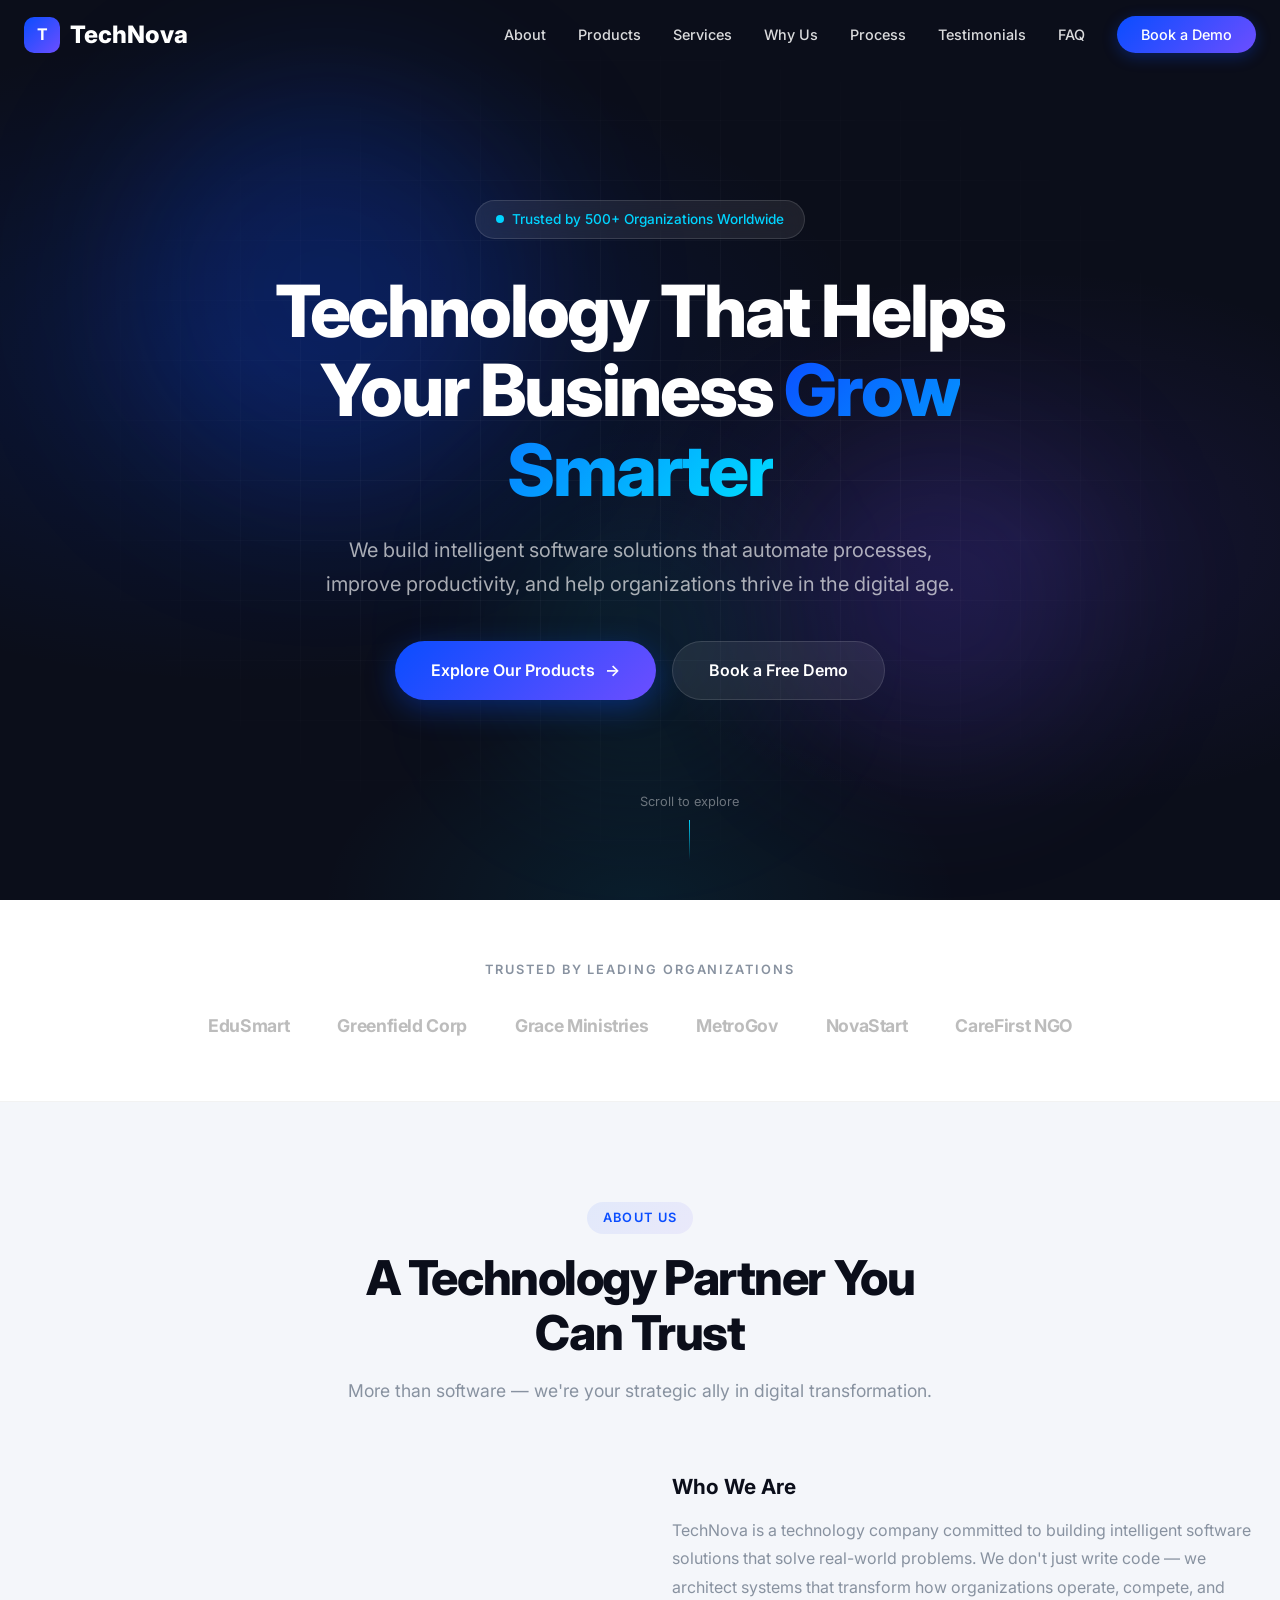
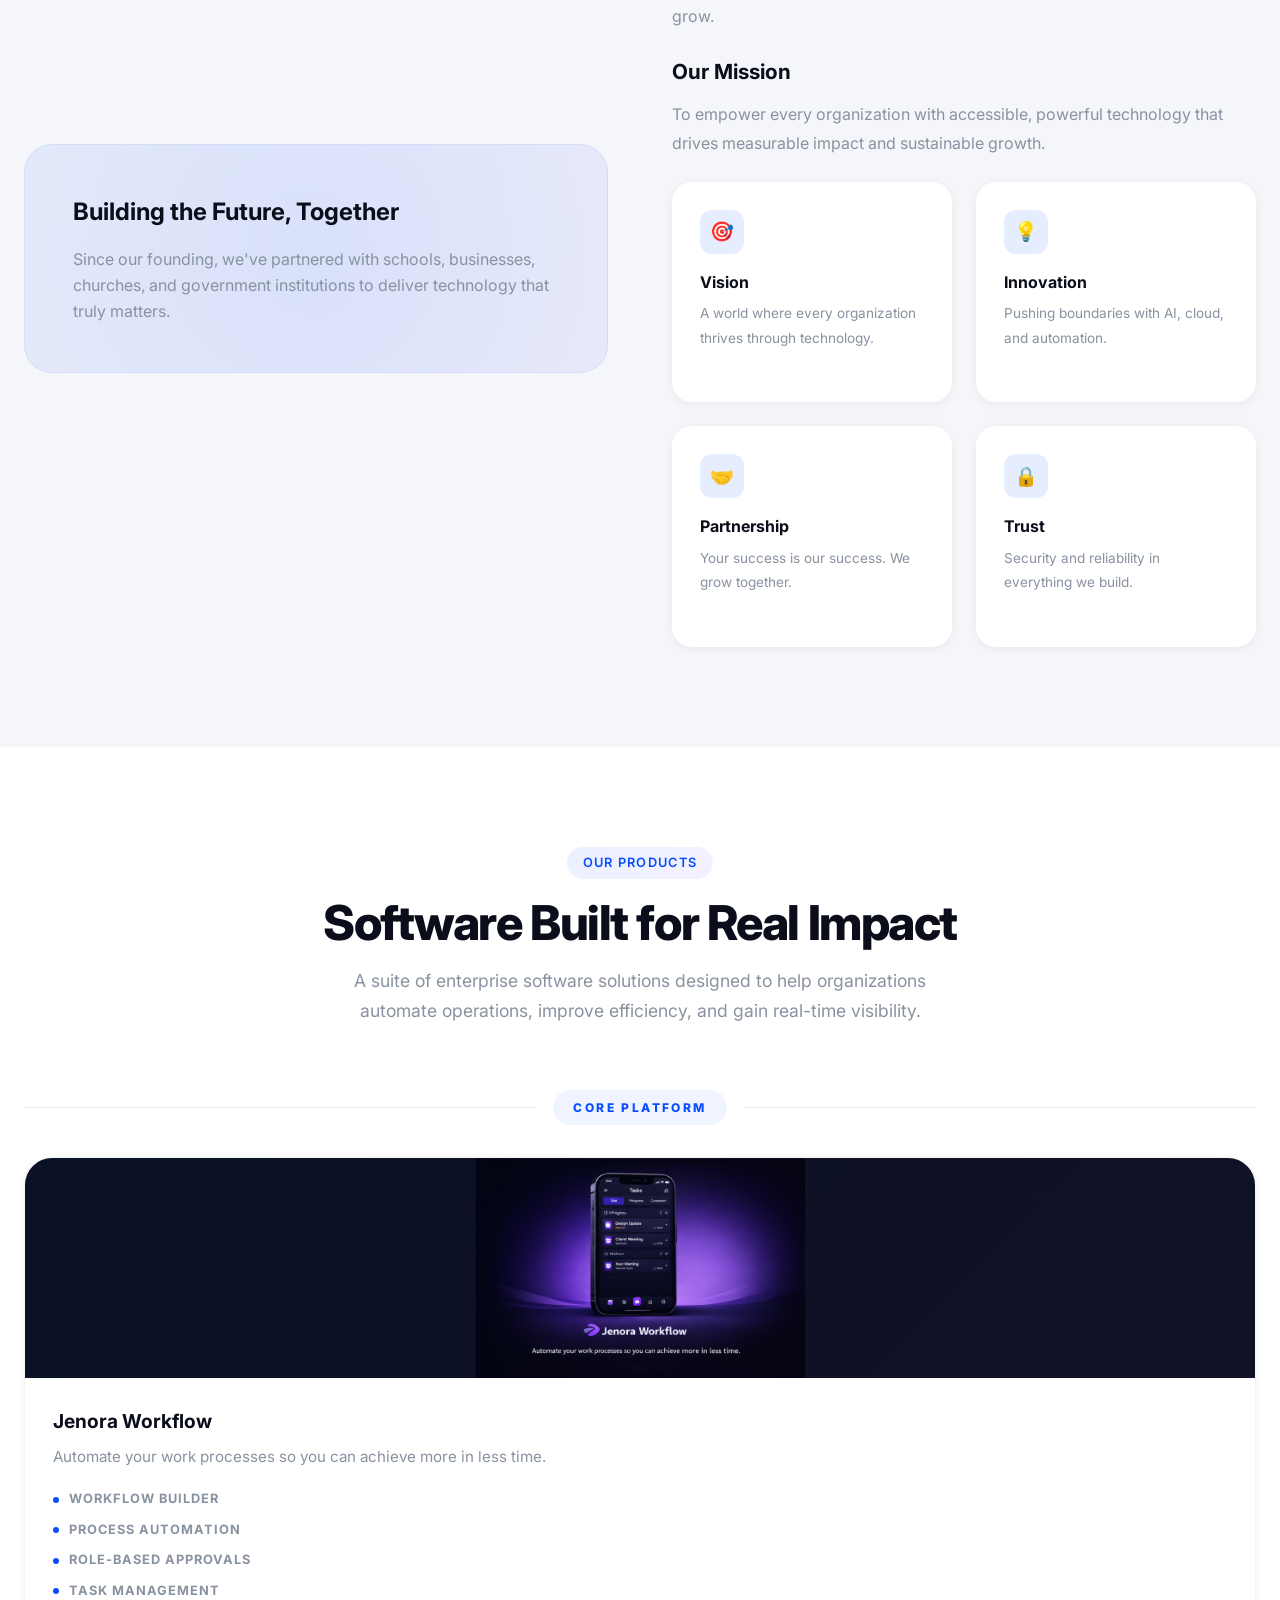
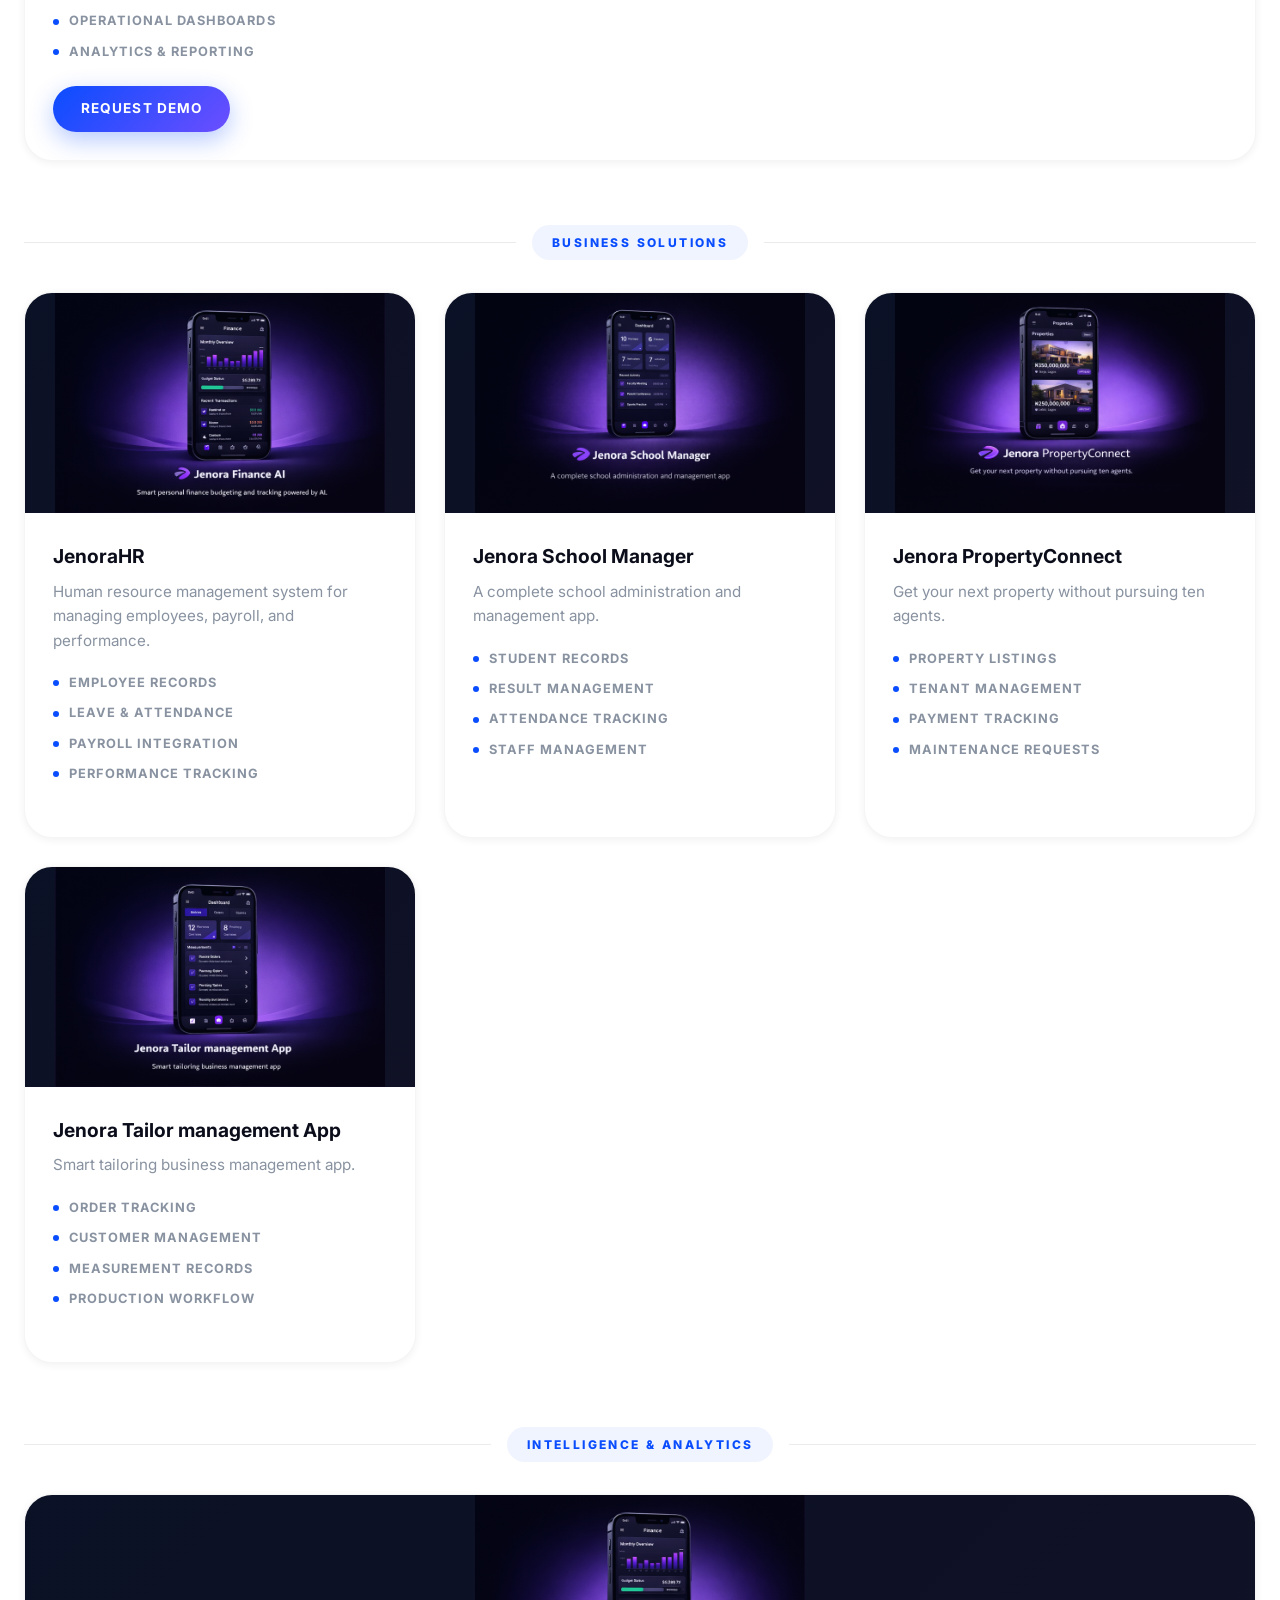
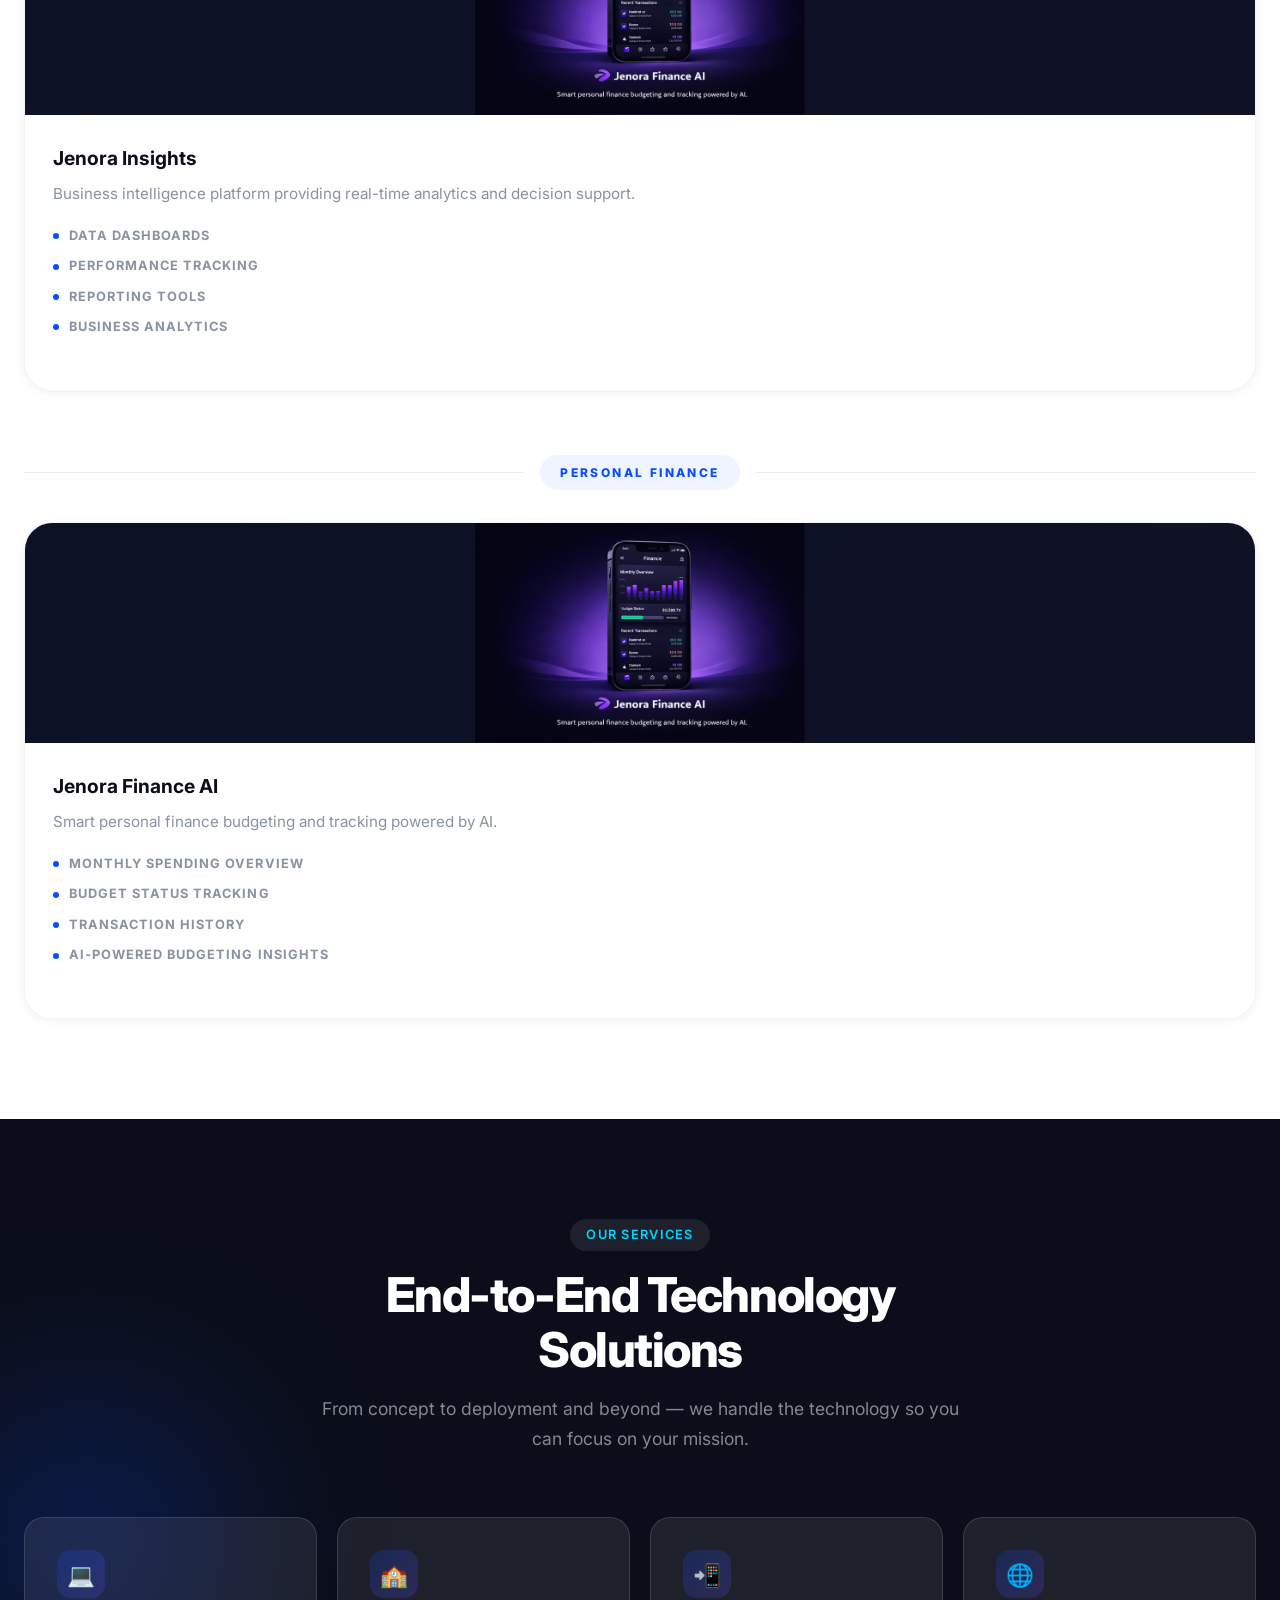
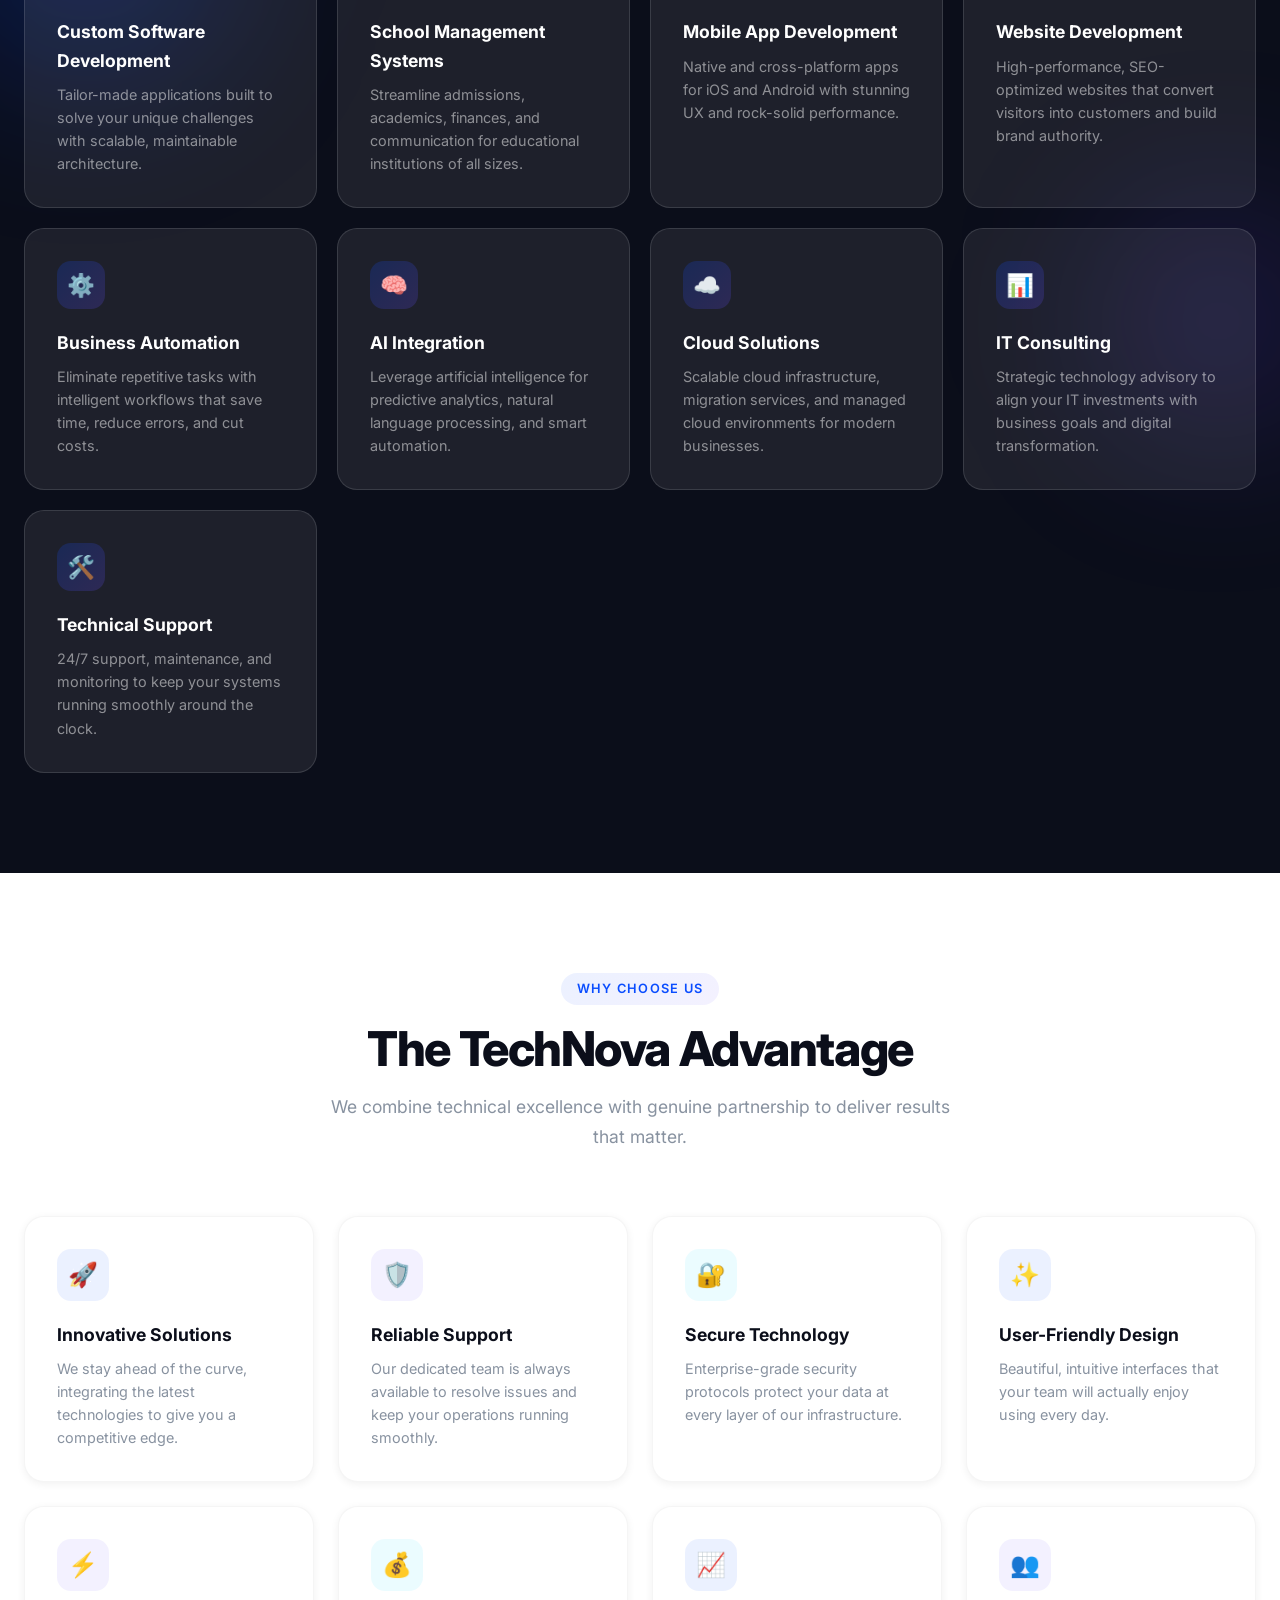
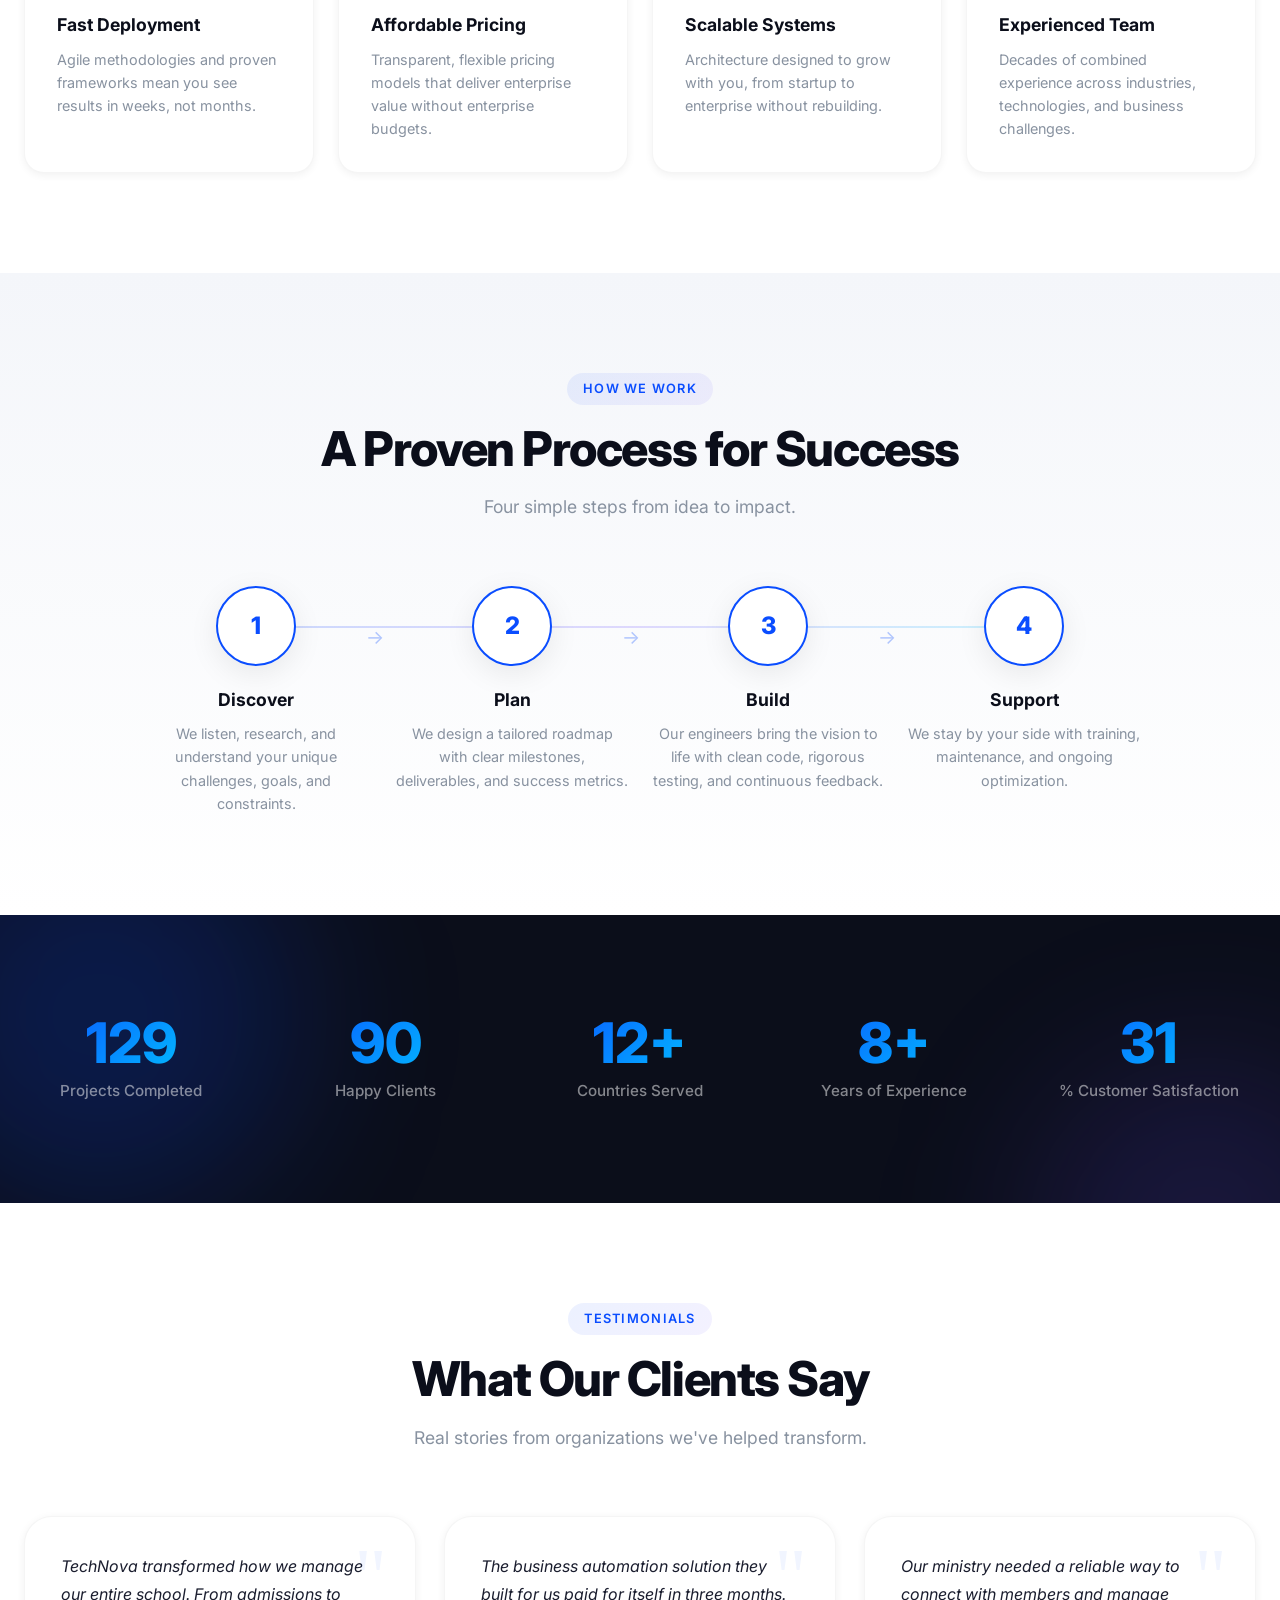
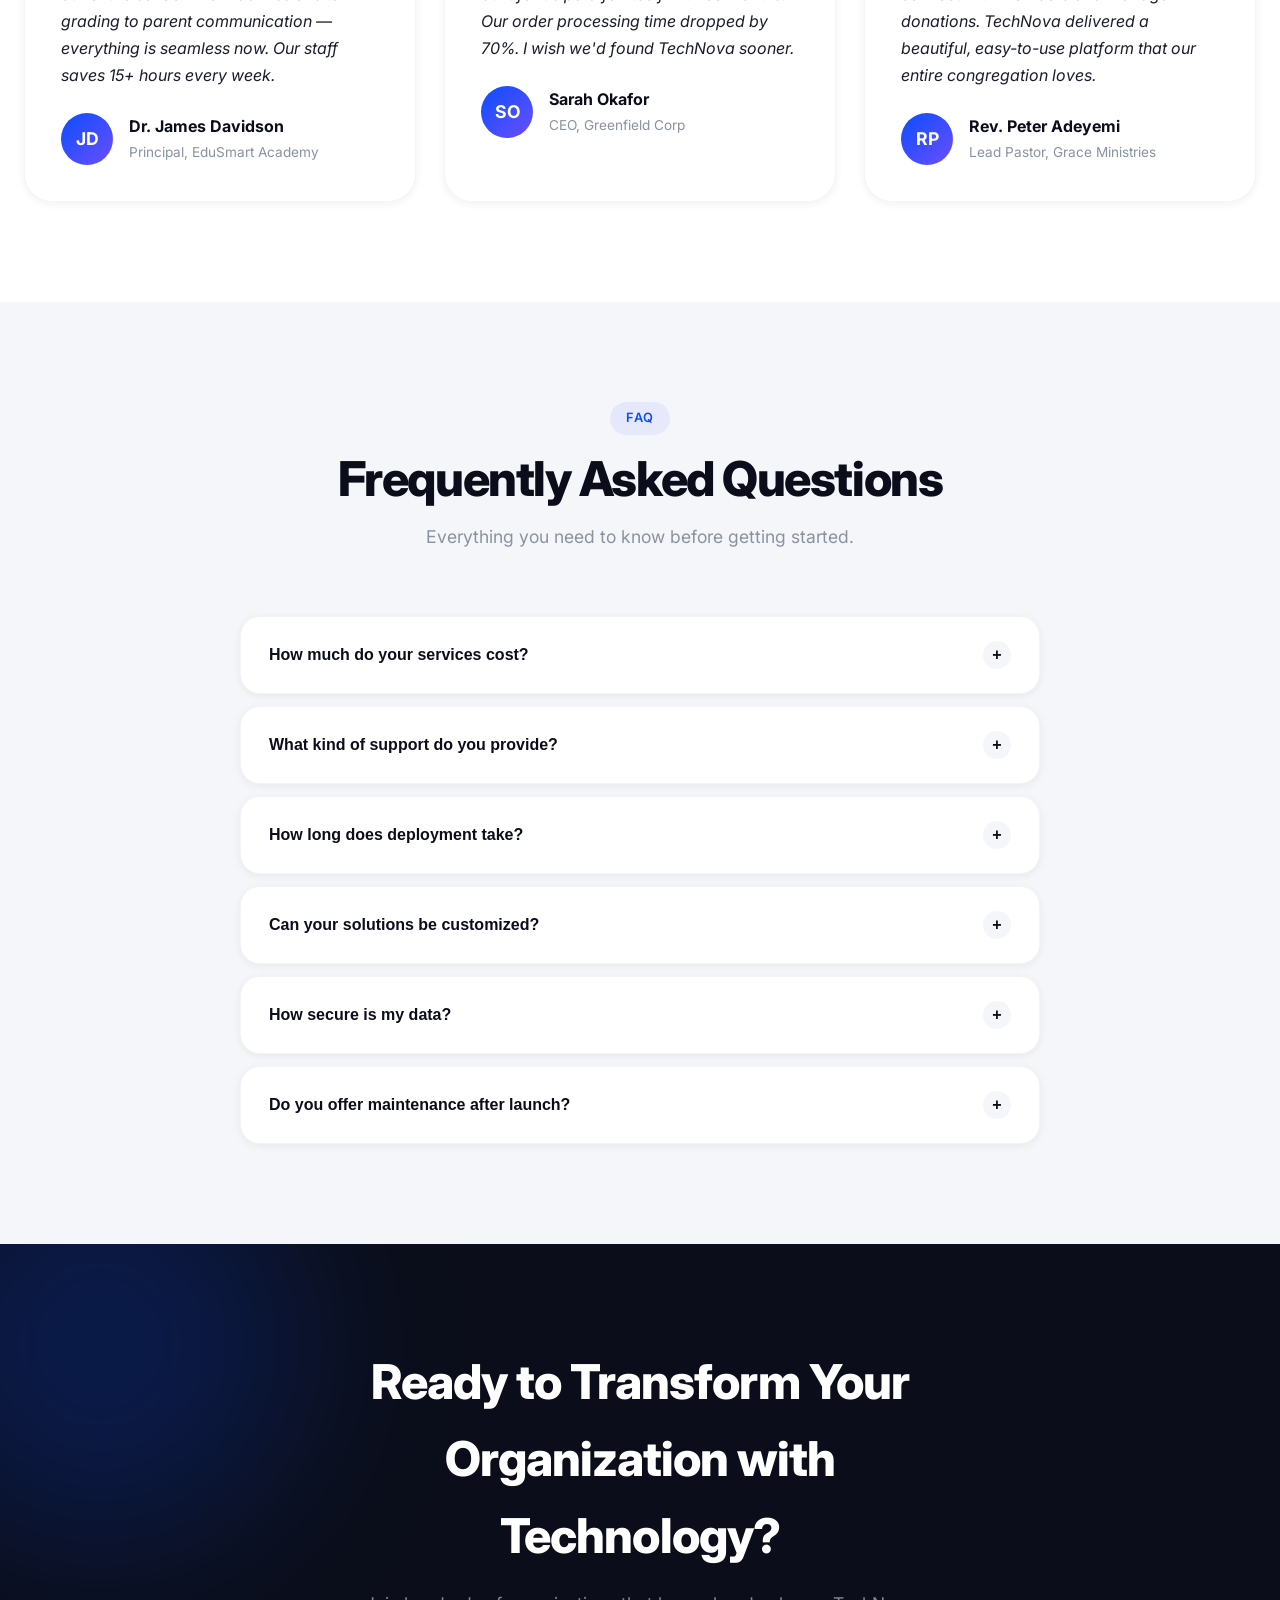
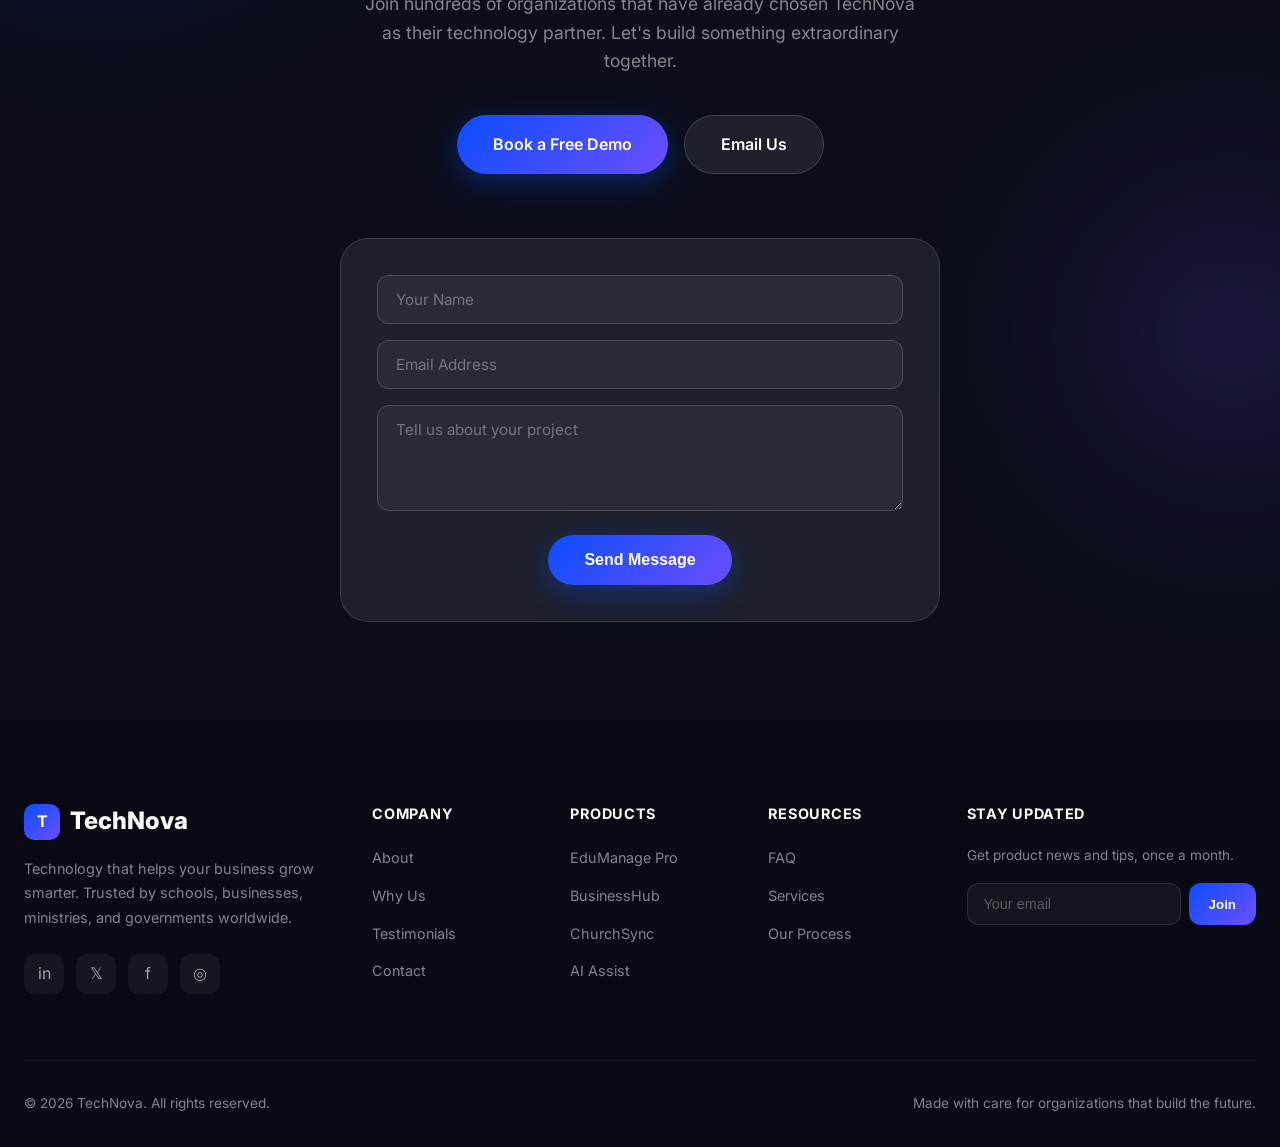
==== public/index.html @ e25afee8 "com" ====
<!DOCTYPE html>
<html lang="en">
<head>
<meta charset="UTF-8">
<meta name="viewport" content="width=device-width, initial-scale=1.0">
<title>TechNova — Technology That Helps Your Business Grow Smarter</title>
<meta name="description" content="We build intelligent software solutions that automate processes, improve productivity, and help organizations thrive in the digital age.">
<meta property="og:title" content="TechNova — Technology That Helps Your Business Grow Smarter">
<meta property="og:description" content="Intelligent software solutions for schools, businesses, churches, and government institutions.">
<meta property="og:type" content="website">
<link rel="preconnect" href="https://fonts.googleapis.com">
<link rel="preconnect" href="https://fonts.gstatic.com" crossorigin>
<link href="https://fonts.googleapis.com/css2?family=Inter:wght@300;400;500;600;700;800;900&display=swap" rel="stylesheet">
<link rel="stylesheet" href="style.css">
</head>
<body>

<!-- NAVIGATION -->
<nav class="navbar" id="navbar" role="navigation" aria-label="Main navigation">
  <div class="nav-container">
    <a href="#home" class="logo" aria-label="TechNova Home">
      <div class="logo-icon">T</div> TechNova
    </a>
    <button class="mobile-toggle" id="mobileToggle" aria-label="Toggle navigation menu" aria-expanded="false">
      <span></span><span></span><span></span>
    </button>
    <ul class="nav-links" id="navLinks">
      <li><a href="#about">About</a></li>
      <li><a href="#products">Products</a></li>
      <li><a href="#services">Services</a></li>
      <li><a href="#why">Why Us</a></li>
      <li><a href="#process">Process</a></li>
      <li><a href="#testimonials">Testimonials</a></li>
      <li><a href="#faq">FAQ</a></li>
      <li><a href="#contact" class="nav-cta">Book a Demo</a></li>
    </ul>
  </div>
</nav>

<!-- HERO -->
<section class="hero" id="home">
  <div class="hero-bg"></div>
  <div class="hero-grid"></div>
  <div class="hero-orb orb-1" aria-hidden="true"></div>
  <div class="hero-orb orb-2" aria-hidden="true"></div>
  <div class="hero-orb orb-3" aria-hidden="true"></div>
  <div class="hero-content">
    <div class="hero-badge">Trusted by 500+ Organizations Worldwide</div>
    <h1>Technology That Helps Your Business <span class="gradient-text">Grow Smarter</span></h1>
    <p class="hero-sub">We build intelligent software solutions that automate processes, improve productivity, and help organizations thrive in the digital age.</p>
    <div class="hero-cta-group">
      <a href="#products" class="btn btn-primary">Explore Our Products <span>→</span></a>
      <a href="#contact" class="btn btn-secondary">Book a Free Demo</a>
    </div>
  </div>
  <div class="hero-scroll" aria-hidden="true">
    <span>Scroll to explore</span>
    <div class="scroll-line"></div>
  </div>
</section>

<!-- TRUSTED BY -->
<section class="trusted">
  <div class="trusted-inner">
    <p class="trusted-label">Trusted by leading organizations</p>
    <div class="logos-grid">
      <span class="logo-placeholder">EduSmart</span>
      <span class="logo-placeholder">Greenfield Corp</span>
      <span class="logo-placeholder">Grace Ministries</span>
      <span class="logo-placeholder">MetroGov</span>
      <span class="logo-placeholder">NovaStart</span>
      <span class="logo-placeholder">CareFirst NGO</span>
    </div>
  </div>
</section>

<!-- ABOUT -->
<section class="about" id="about">
  <div class="container">
    <div class="section-header animate-on-scroll">
      <span class="section-tag">About Us</span>
      <h2 class="section-title">A Technology Partner You Can Trust</h2>
      <p class="section-desc">More than software — we're your strategic ally in digital transformation.</p>
    </div>
    <div class="about-grid">
      <div class="about-visual animate-on-scroll">
        <div class="glass-card">
          <h3>Building the Future, Together</h3>
          <p>Since our founding, we've partnered with schools, businesses, churches, and government institutions to deliver technology that truly matters.</p>
        </div>
      </div>
      <div class="about-text animate-on-scroll delay-1">
        <h3>Who We Are</h3>
        <p>TechNova is a technology company committed to building intelligent software solutions that solve real-world problems. We don't just write code — we architect systems that transform how organizations operate, compete, and grow.</p>
        <h3>Our Mission</h3>
        <p>To empower every organization with accessible, powerful technology that drives measurable impact and sustainable growth.</p>
        <div class="about-mission">
          <div class="mission-card">
            <div class="icon">🎯</div>
            <h4>Vision</h4>
            <p class="mission-text">A world where every organization thrives through technology.</p>
          </div>
          <div class="mission-card">
            <div class="icon">💡</div>
            <h4>Innovation</h4>
            <p class="mission-text">Pushing boundaries with AI, cloud, and automation.</p>
          </div>
          <div class="mission-card">
            <div class="icon">🤝</div>
            <h4>Partnership</h4>
            <p class="mission-text">Your success is our success. We grow together.</p>
          </div>
          <div class="mission-card">
            <div class="icon">🔒</div>
            <h4>Trust</h4>
            <p class="mission-text">Security and reliability in everything we build.</p>
          </div>
        </div>
      </div>
    </div>
  </div>
</section>

<!-- PRODUCTS -->
<section id="products">
  <div class="container">
    <div class="section-header animate-on-scroll">
      <span class="section-tag">Our Products</span>
      <h2 class="section-title">Software Built for Real Impact</h2>
      <p class="section-desc">A suite of enterprise software solutions designed to help organizations automate operations, improve efficiency, and gain real-time visibility.</p>
    </div>

    <!-- Core Platform -->
    <div class="product-category animate-on-scroll">
      <div class="category-divider">
        <span class="category-line"></span>
        <span class="category-label">Core Platform</span>
        <span class="category-line"></span>
      </div>
      <div class="products-grid">
        <div class="product-card animate-on-scroll" id="jenora-workflow">
          <div class="product-img">
            <img src="assets/products/jenora-workflow.png" alt="Jenora Workflow preview" loading="lazy"
                 onerror="this.style.display='none'; this.nextElementSibling.style.display='flex';">
            <div class="product-img-fallback">🔄</div>
          </div>
          <div class="product-info">
            <h3>Jenora Workflow</h3>
            <p>Automate your work processes so you can achieve more in less time.</p>
            <ul class="product-features">
              <li>Workflow builder</li>
              <li>Process automation</li>
              <li>Role-based approvals</li>
              <li>Task management</li>
              <li>Operational dashboards</li>
              <li>Analytics &amp; reporting</li>
            </ul>
            <a href="#contact" class="product-cta">Request Demo</a>
          </div>
        </div>
      </div>
    </div>

    <!-- Business Solutions -->
    <div class="product-category animate-on-scroll">
      <div class="category-divider">
        <span class="category-line"></span>
        <span class="category-label">Business Solutions</span>
        <span class="category-line"></span>
      </div>
      <div class="products-grid">
        <div class="product-card animate-on-scroll" id="jenorahr">
          <div class="product-img">
            <img src="assets/products/jenora-finance-ai.png" alt="JenoraHR preview" loading="lazy"
                 onerror="this.style.display='none'; this.nextElementSibling.style.display='flex';">
            <div class="product-img-fallback">👥</div>
          </div>
          <div class="product-info">
            <h3>JenoraHR</h3>
            <p>Human resource management system for managing employees, payroll, and performance.</p>
            <ul class="product-features">
              <li>Employee records</li>
              <li>Leave &amp; attendance</li>
              <li>Payroll integration</li>
              <li>Performance tracking</li>
            </ul>
          </div>
        </div>
        <div class="product-card animate-on-scroll delay-1" id="jenora-school-manager">
          <div class="product-img">
            <img src="assets/products/jenora-school-manager.png" alt="Jenora School Manager preview" loading="lazy"
                 onerror="this.style.display='none'; this.nextElementSibling.style.display='flex';">
            <div class="product-img-fallback">🏫</div>
          </div>
          <div class="product-info">
            <h3>Jenora School Manager</h3>
            <p>A complete school administration and management app.</p>
            <ul class="product-features">
              <li>Student records</li>
              <li>Result management</li>
              <li>Attendance tracking</li>
              <li>Staff management</li>
            </ul>
          </div>
        </div>
        <div class="product-card animate-on-scroll delay-2" id="jenora-propertyconnect">
          <div class="product-img">
            <img src="assets/products/jenora-propertyconnect.png" alt="Jenora PropertyConnect preview" loading="lazy"
                 onerror="this.style.display='none'; this.nextElementSibling.style.display='flex';">
            <div class="product-img-fallback">🏢</div>
          </div>
          <div class="product-info">
            <h3>Jenora PropertyConnect</h3>
            <p>Get your next property without pursuing ten agents.</p>
            <ul class="product-features">
              <li>Property listings</li>
              <li>Tenant management</li>
              <li>Payment tracking</li>
              <li>Maintenance requests</li>
            </ul>
          </div>
        </div>
        <div class="product-card animate-on-scroll delay-3" id="jenora-tailor-management-app">
          <div class="product-img">
            <img src="assets/products/jenora-tailor-management-app.png" alt="Jenora Tailor management App preview" loading="lazy"
                 onerror="this.style.display='none'; this.nextElementSibling.style.display='flex';">
            <div class="product-img-fallback">🧵</div>
          </div>
          <div class="product-info">
            <h3>Jenora Tailor management App</h3>
            <p>Smart tailoring business management app.</p>
            <ul class="product-features">
              <li>Order tracking</li>
              <li>Customer management</li>
              <li>Measurement records</li>
              <li>Production workflow</li>
            </ul>
          </div>
        </div>
      </div>
    </div>

    <!-- Intelligence & Analytics -->
    <div class="product-category animate-on-scroll">
      <div class="category-divider">
        <span class="category-line"></span>
        <span class="category-label">Intelligence &amp; Analytics</span>
        <span class="category-line"></span>
      </div>
      <div class="products-grid">
        <div class="product-card animate-on-scroll" id="jenora-insights">
          <div class="product-img">
            <img src="assets/products/jenora-finance-ai.png" alt="Jenora Insights preview" loading="lazy"
                 onerror="this.style.display='none'; this.nextElementSibling.style.display='flex';">
            <div class="product-img-fallback">📊</div>
          </div>
          <div class="product-info">
            <h3>Jenora Insights</h3>
            <p>Business intelligence platform providing real-time analytics and decision support.</p>
            <ul class="product-features">
              <li>Data dashboards</li>
              <li>Performance tracking</li>
              <li>Reporting tools</li>
              <li>Business analytics</li>
            </ul>
          </div>
        </div>
      </div>
    </div>

    <!-- Personal Finance -->
    <div class="product-category animate-on-scroll">
      <div class="category-divider">
        <span class="category-line"></span>
        <span class="category-label">Personal Finance</span>
        <span class="category-line"></span>
      </div>
      <div class="products-grid">
        <div class="product-card animate-on-scroll" id="jenora-finance-ai">
          <div class="product-img">
            <img src="assets/products/jenora-finance-ai.png" alt="Jenora Finance AI preview" loading="lazy"
                 onerror="this.style.display='none'; this.nextElementSibling.style.display='flex';">
            <div class="product-img-fallback">💰</div>
          </div>
          <div class="product-info">
            <h3>Jenora Finance AI</h3>
            <p>Smart personal finance budgeting and tracking powered by AI.</p>
            <ul class="product-features">
              <li>Monthly spending overview</li>
              <li>Budget status tracking</li>
              <li>Transaction history</li>
              <li>AI-powered budgeting insights</li>
            </ul>
          </div>
        </div>
      </div>
    </div>
  </div>
</section>

<!-- SERVICES -->
<section class="services" id="services">
  <div class="hero-orb orb-1 orb-services-1" aria-hidden="true"></div>
  <div class="hero-orb orb-2 orb-services-2" aria-hidden="true"></div>
  <div class="container container-front">
    <div class="section-header animate-on-scroll">
      <span class="section-tag">Our Services</span>
      <h2 class="section-title">End-to-End Technology Solutions</h2>
      <p class="section-desc">From concept to deployment and beyond — we handle the technology so you can focus on your mission.</p>
    </div>
    <div class="services-grid">
      <div class="service-card animate-on-scroll">
        <div class="service-icon">💻</div>
        <h3>Custom Software Development</h3>
        <p>Tailor-made applications built to solve your unique challenges with scalable, maintainable architecture.</p>
      </div>
      <div class="service-card animate-on-scroll delay-1">
        <div class="service-icon">🏫</div>
        <h3>School Management Systems</h3>
        <p>Streamline admissions, academics, finances, and communication for educational institutions of all sizes.</p>
      </div>
      <div class="service-card animate-on-scroll delay-2">
        <div class="service-icon">📲</div>
        <h3>Mobile App Development</h3>
        <p>Native and cross-platform apps for iOS and Android with stunning UX and rock-solid performance.</p>
      </div>
      <div class="service-card animate-on-scroll delay-3">
        <div class="service-icon">🌐</div>
        <h3>Website Development</h3>
        <p>High-performance, SEO-optimized websites that convert visitors into customers and build brand authority.</p>
      </div>
      <div class="service-card animate-on-scroll">
        <div class="service-icon">⚙️</div>
        <h3>Business Automation</h3>
        <p>Eliminate repetitive tasks with intelligent workflows that save time, reduce errors, and cut costs.</p>
      </div>
      <div class="service-card animate-on-scroll delay-1">
        <div class="service-icon">🧠</div>
        <h3>AI Integration</h3>
        <p>Leverage artificial intelligence for predictive analytics, natural language processing, and smart automation.</p>
      </div>
      <div class="service-card animate-on-scroll delay-2">
        <div class="service-icon">☁️</div>
        <h3>Cloud Solutions</h3>
        <p>Scalable cloud infrastructure, migration services, and managed cloud environments for modern businesses.</p>
      </div>
      <div class="service-card animate-on-scroll delay-3">
        <div class="service-icon">📊</div>
        <h3>IT Consulting</h3>
        <p>Strategic technology advisory to align your IT investments with business goals and digital transformation.</p>
      </div>
      <div class="service-card animate-on-scroll">
        <div class="service-icon">🛠️</div>
        <h3>Technical Support</h3>
        <p>24/7 support, maintenance, and monitoring to keep your systems running smoothly around the clock.</p>
      </div>
    </div>
  </div>
</section>

<!-- WHY CHOOSE US -->
<section id="why">
  <div class="container">
    <div class="section-header animate-on-scroll">
      <span class="section-tag">Why Choose Us</span>
      <h2 class="section-title">The TechNova Advantage</h2>
      <p class="section-desc">We combine technical excellence with genuine partnership to deliver results that matter.</p>
    </div>
    <div class="why-grid">
      <div class="why-card animate-on-scroll">
        <div class="why-icon why-icon-1">🚀</div>
        <h3>Innovative Solutions</h3>
        <p>We stay ahead of the curve, integrating the latest technologies to give you a competitive edge.</p>
      </div>
      <div class="why-card animate-on-scroll delay-1">
        <div class="why-icon why-icon-2">🛡️</div>
        <h3>Reliable Support</h3>
        <p>Our dedicated team is always available to resolve issues and keep your operations running smoothly.</p>
      </div>
      <div class="why-card animate-on-scroll delay-2">
        <div class="why-icon why-icon-3">🔐</div>
        <h3>Secure Technology</h3>
        <p>Enterprise-grade security protocols protect your data at every layer of our infrastructure.</p>
      </div>
      <div class="why-card animate-on-scroll delay-3">
        <div class="why-icon why-icon-1">✨</div>
        <h3>User-Friendly Design</h3>
        <p>Beautiful, intuitive interfaces that your team will actually enjoy using every day.</p>
      </div>
      <div class="why-card animate-on-scroll">
        <div class="why-icon why-icon-2">⚡</div>
        <h3>Fast Deployment</h3>
        <p>Agile methodologies and proven frameworks mean you see results in weeks, not months.</p>
      </div>
      <div class="why-card animate-on-scroll delay-1">
        <div class="why-icon why-icon-3">💰</div>
        <h3>Affordable Pricing</h3>
        <p>Transparent, flexible pricing models that deliver enterprise value without enterprise budgets.</p>
      </div>
      <div class="why-card animate-on-scroll delay-2">
        <div class="why-icon why-icon-1">📈</div>
        <h3>Scalable Systems</h3>
        <p>Architecture designed to grow with you, from startup to enterprise without rebuilding.</p>
      </div>
      <div class="why-card animate-on-scroll delay-3">
        <div class="why-icon why-icon-2">👥</div>
        <h3>Experienced Team</h3>
        <p>Decades of combined experience across industries, technologies, and business challenges.</p>
      </div>
    </div>
  </div>
</section>

<!-- HOW WE WORK -->
<section class="how" id="process">
  <div class="container">
    <div class="section-header animate-on-scroll">
      <span class="section-tag">How We Work</span>
      <h2 class="section-title">A Proven Process for Success</h2>
      <p class="section-desc">Four simple steps from idea to impact.</p>
    </div>
    <div class="process-flow">
      <div class="process-step animate-on-scroll">
        <div class="step-number">1</div>
        <h3>Discover</h3>
        <p>We listen, research, and understand your unique challenges, goals, and constraints.</p>
        <div class="step-arrow">→</div>
      </div>
      <div class="process-step animate-on-scroll delay-1">
        <div class="step-number">2</div>
        <h3>Plan</h3>
        <p>We design a tailored roadmap with clear milestones, deliverables, and success metrics.</p>
        <div class="step-arrow">→</div>
      </div>
      <div class="process-step animate-on-scroll delay-2">
        <div class="step-number">3</div>
        <h3>Build</h3>
        <p>Our engineers bring the vision to life with clean code, rigorous testing, and continuous feedback.</p>
        <div class="step-arrow">→</div>
      </div>
      <div class="process-step animate-on-scroll delay-3">
        <div class="step-number">4</div>
        <h3>Support</h3>
        <p>We stay by your side with training, maintenance, and ongoing optimization.</p>
      </div>
    </div>
  </div>
</section>

<!-- STATS -->
<section class="stats">
  <div class="hero-orb orb-1 orb-stats-1" aria-hidden="true"></div>
  <div class="hero-orb orb-2 orb-stats-2" aria-hidden="true"></div>
  <div class="container container-front">
    <div class="stats-grid">
      <div class="stat-item animate-on-scroll">
        <div class="stat-number" data-target="500">0</div>
        <div class="stat-label">Projects Completed</div>
      </div>
      <div class="stat-item animate-on-scroll delay-1">
        <div class="stat-number" data-target="350">0</div>
        <div class="stat-label">Happy Clients</div>
      </div>
      <div class="stat-item animate-on-scroll delay-2">
        <div class="stat-number" data-target="12">0</div>
        <div class="stat-label">Countries Served</div>
      </div>
      <div class="stat-item animate-on-scroll delay-3">
        <div class="stat-number" data-target="8">0</div>
        <div class="stat-label">Years of Experience</div>
      </div>
      <div class="stat-item animate-on-scroll">
        <div class="stat-number" data-target="98">0</div>
        <div class="stat-label">% Customer Satisfaction</div>
      </div>
    </div>
  </div>
</section>

<!-- TESTIMONIALS -->
<section id="testimonials">
  <div class="container">
    <div class="section-header animate-on-scroll">
      <span class="section-tag">Testimonials</span>
      <h2 class="section-title">What Our Clients Say</h2>
      <p class="section-desc">Real stories from organizations we've helped transform.</p>
    </div>
    <div class="testimonials-grid">
      <div class="testimonial-card animate-on-scroll">
        <p class="testimonial-text">TechNova transformed how we manage our entire school. From admissions to grading to parent communication — everything is seamless now. Our staff saves 15+ hours every week.</p>
        <div class="testimonial-author">
          <div class="author-avatar">JD</div>
          <div class="author-info">
            <h4>Dr. James Davidson</h4>
            <span>Principal, EduSmart Academy</span>
          </div>
        </div>
      </div>
      <div class="testimonial-card animate-on-scroll delay-1">
        <p class="testimonial-text">The business automation solution they built for us paid for itself in three months. Our order processing time dropped by 70%. I wish we'd found TechNova sooner.</p>
        <div class="testimonial-author">
          <div class="author-avatar">SO</div>
          <div class="author-info">
            <h4>Sarah Okafor</h4>
            <span>CEO, Greenfield Corp</span>
          </div>
        </div>
      </div>
      <div class="testimonial-card animate-on-scroll delay-2">
        <p class="testimonial-text">Our ministry needed a reliable way to connect with members and manage donations. TechNova delivered a beautiful, easy-to-use platform that our entire congregation loves.</p>
        <div class="testimonial-author">
          <div class="author-avatar">RP</div>
          <div class="author-info">
            <h4>Rev. Peter Adeyemi</h4>
            <span>Lead Pastor, Grace Ministries</span>
          </div>
        </div>
      </div>
    </div>
  </div>
</section>

<!-- FAQ -->
<section class="faq" id="faq">
  <div class="container">
    <div class="section-header animate-on-scroll">
      <span class="section-tag">FAQ</span>
      <h2 class="section-title">Frequently Asked Questions</h2>
      <p class="section-desc">Everything you need to know before getting started.</p>
    </div>
    <div class="faq-list">
      <div class="faq-item animate-on-scroll">
        <button class="faq-question" aria-expanded="false">
          How much do your services cost?
          <span class="faq-icon">+</span>
        </button>
        <div class="faq-answer">
          <p>We offer flexible pricing tailored to your project scope and budget. From affordable starter packages for small businesses to comprehensive enterprise solutions, we ensure transparent pricing with no hidden fees. Contact us for a free quote.</p>
        </div>
      </div>
      <div class="faq-item animate-on-scroll delay-1">
        <button class="faq-question" aria-expanded="false">
          What kind of support do you provide?
          <span class="faq-icon">+</span>
        </button>
        <div class="faq-answer">
          <p>We provide 24/7 technical support, regular maintenance, security updates, and dedicated account managers. Our team is always available via phone, email, and live chat to ensure your systems run flawlessly.</p>
        </div>
      </div>
      <div class="faq-item animate-on-scroll delay-2">
        <button class="faq-question" aria-expanded="false">
          How long does deployment take?
          <span class="faq-icon">+</span>
        </button>
        <div class="faq-answer">
          <p>Most projects are deployed within 4–8 weeks depending on complexity. We use agile methodologies to deliver working features incrementally, so you see progress from week one. Rush deployments are available for urgent needs.</p>
        </div>
      </div>
      <div class="faq-item animate-on-scroll delay-3">
        <button class="faq-question" aria-expanded="false">
          Can your solutions be customized?
          <span class="faq-icon">+</span>
        </button>
        <div class="faq-answer">
          <p>Absolutely. Every solution we build is tailored to your specific workflows, branding, and requirements. We never force a one-size-fits-all approach — your software should work the way you do.</p>
        </div>
      </div>
      <div class="faq-item animate-on-scroll">
        <button class="faq-question" aria-expanded="false">
          How secure is my data?
          <span class="faq-icon">+</span>
        </button>
        <div class="faq-answer">
          <p>Security is our top priority. We implement end-to-end encryption, regular security audits, role-based access controls, and compliance with industry standards like GDPR. Your data is always protected.</p>
        </div>
      </div>
      <div class="faq-item animate-on-scroll delay-1">
        <button class="faq-question" aria-expanded="false">
          Do you offer maintenance after launch?
          <span class="faq-icon">+</span>
        </button>
        <div class="faq-answer">
          <p>Yes, we offer comprehensive maintenance packages that include bug fixes, performance optimization, feature updates, and dedicated support channels. We believe in long-term partnerships, not one-off projects.</p>
        </div>
      </div>
    </div>
  </div>
</section>

<!-- FINAL CTA -->
<section class="final-cta" id="contact">
  <div class="hero-orb orb-1 orb-cta-1" aria-hidden="true"></div>
  <div class="hero-orb orb-2 orb-cta-2" aria-hidden="true"></div>
  <div class="container container-front">
    <div class="section-header animate-on-scroll">
      <h2>Ready to Transform Your Organization with Technology?</h2>
      <p>Join hundreds of organizations that have already chosen TechNova as their technology partner. Let's build something extraordinary together.</p>
      <div class="hero-cta-group">
        <a href="#" class="btn btn-primary" id="ctaDemoBtn">Book a Free Demo</a>
        <a href="mailto:hello@technova.com" class="btn btn-secondary">Email Us</a>
      </div>
    </div>

    <form class="contact-form animate-on-scroll delay-1" id="contactForm">
      <input type="text" name="name" placeholder="Your Name" required>
      <input type="email" name="email" placeholder="Email Address" required>
      <textarea name="message" rows="4" placeholder="Tell us about your project"></textarea>
      <button type="submit" class="btn btn-primary">Send Message</button>
    </form>
  </div>
</section>

<!-- FOOTER -->
<footer class="footer">
  <div class="container">
    <div class="footer-grid">
      <div class="footer-brand">
        <a href="#home" class="logo">
          <div class="logo-icon">T</div> TechNova
        </a>
        <p>Technology that helps your business grow smarter. Trusted by schools, businesses, ministries, and governments worldwide.</p>
        <div class="social-links">
          <a href="#" aria-label="LinkedIn">in</a>
          <a href="#" aria-label="Twitter">𝕏</a>
          <a href="#" aria-label="Facebook">f</a>
          <a href="#" aria-label="Instagram">◎</a>
        </div>
      </div>
      <div class="footer-col">
        <h4>Company</h4>
        <ul>
          <li><a href="#about">About</a></li>
          <li><a href="#why">Why Us</a></li>
          <li><a href="#testimonials">Testimonials</a></li>
          <li><a href="#contact">Contact</a></li>
        </ul>
      </div>
      <div class="footer-col">
        <h4>Products</h4>
        <ul>
          <li><a href="#products">EduManage Pro</a></li>
          <li><a href="#products">BusinessHub</a></li>
          <li><a href="#products">ChurchSync</a></li>
          <li><a href="#products">AI Assist</a></li>
        </ul>
      </div>
      <div class="footer-col">
        <h4>Resources</h4>
        <ul>
          <li><a href="#faq">FAQ</a></li>
          <li><a href="#services">Services</a></li>
          <li><a href="#process">Our Process</a></li>
        </ul>
      </div>
      <div class="footer-col footer-newsletter">
        <h4>Stay Updated</h4>
        <p class="newsletter-desc">Get product news and tips, once a month.</p>
        <form class="newsletter-form">
          <input type="email" placeholder="Your email" required>
          <button type="submit">Join</button>
        </form>
      </div>
    </div>
    <div class="footer-bottom">
      <span>© 2026 TechNova. All rights reserved.</span>
      <span>Made with care for organizations that build the future.</span>
    </div>
  </div>
</footer>

<script src="script.js"></script>
</body>
</html>
---- public/style.css ----
/* =========================================================
   TECHNOVA LANDING PAGE — STYLES
========================================================= */

:root{
  --deep-blue:#0A4DFF;
  --purple:#6C4EFF;
  --cyan:#00D4FF;

  --white:#FFFFFF;
  --light-gray:#F4F6FA;
  --medium-gray:#8892A0;
  --dark-gray:#1A1D2E;
  --near-black:#0B0E1A;

  --glass-bg:rgba(255,255,255,0.08);
  --glass-border:rgba(255,255,255,0.12);

  --shadow-sm:0 2px 8px rgba(0,0,0,0.06);
  --shadow-md:0 8px 30px rgba(0,0,0,0.08);
  --shadow-lg:0 20px 60px rgba(0,0,0,0.12);

  --radius-sm:12px;
  --radius-md:20px;
  --radius-lg:28px;
}

*{ margin:0; padding:0; box-sizing:border-box; }
html{ scroll-behavior:smooth; }

body{
  font-family:'Inter', -apple-system, BlinkMacSystemFont, 'Segoe UI', Roboto, sans-serif;
  background:var(--white);
  color:var(--dark-gray);
  line-height:1.6;
  overflow-x:hidden;
  -webkit-font-smoothing:antialiased;
}

img{ max-width:100%; display:block; }

:focus-visible{
  outline:2px solid var(--deep-blue);
  outline-offset:2px;
}

/* ==================== ANIMATIONS ==================== */
@keyframes float{
  0%,100%{ transform:translateY(0px); }
  50%{ transform:translateY(-20px); }
}
@keyframes floatSlow{
  0%,100%{ transform:translateY(0px) rotate(0deg); }
  50%{ transform:translateY(-30px) rotate(3deg); }
}
@keyframes pulseGlow{
  0%,100%{ opacity:.4; transform:scale(1); }
  50%{ opacity:.7; transform:scale(1.05); }
}
@keyframes gradientShift{
  0%{ background-position:0% 50%; }
  50%{ background-position:100% 50%; }
  100%{ background-position:0% 50%; }
}
@keyframes fadeInUp{
  from{ opacity:0; transform:translateY(40px); }
  to{ opacity:1; transform:translateY(0); }
}

.animate-on-scroll{
  opacity:0;
  transform:translateY(40px);
  transition:opacity .8s cubic-bezier(.16,1,.3,1), transform .8s cubic-bezier(.16,1,.3,1);
}
.animate-on-scroll.visible{ opacity:1; transform:translateY(0); }
.delay-1{ transition-delay:.1s; }
.delay-2{ transition-delay:.2s; }
.delay-3{ transition-delay:.3s; }

@media (prefers-reduced-motion: reduce){
  *, *::before, *::after{
    animation-duration:.01ms !important;
    animation-iteration-count:1 !important;
    transition-duration:.01ms !important;
  }
}

/* ==================== LAYOUT HELPERS ==================== */
.container{ max-width:1280px; margin:0 auto; padding:0 24px; }
.container-front{ position:relative; z-index:2; }
section{ padding:100px 0; }

.section-header{ text-align:center; max-width:640px; margin:0 auto 64px; }
.section-tag{
  display:inline-block; padding:6px 16px;
  background:linear-gradient(135deg, rgba(10,77,255,.08), rgba(108,78,255,.08));
  border-radius:50px; color:var(--deep-blue);
  font-size:.8rem; font-weight:600; text-transform:uppercase; letter-spacing:.1em;
  margin-bottom:16px;
}
.section-title{
  font-size:clamp(2rem,4vw,3rem); font-weight:800;
  color:var(--near-black); line-height:1.15; letter-spacing:-0.03em; margin-bottom:16px;
}
.section-desc{ font-size:1.1rem; color:var(--medium-gray); line-height:1.7; }

/* ==================== NAVBAR ==================== */
.navbar{
  position:fixed; top:0; left:0; right:0; z-index:1000;
  padding:16px 0; transition:all .4s ease; background:transparent;
}
.navbar.scrolled{
  background:rgba(255,255,255,.85);
  backdrop-filter:blur(20px) saturate(180%);
  -webkit-backdrop-filter:blur(20px) saturate(180%);
  box-shadow:var(--shadow-sm);
  padding:12px 0;
}
.nav-container{
  max-width:1280px; margin:0 auto; padding:0 24px;
  display:flex; align-items:center; justify-content:space-between;
}
.logo{
  font-size:1.5rem; font-weight:800; color:var(--white); text-decoration:none;
  display:flex; align-items:center; gap:10px; transition:color .3s;
}
.navbar.scrolled .logo{ color:var(--deep-blue); }
.logo-icon{
  width:36px; height:36px;
  background:linear-gradient(135deg, var(--deep-blue), var(--purple));
  border-radius:10px; display:flex; align-items:center; justify-content:center;
  color:white; font-weight:700; font-size:1rem;
}
.nav-links{ display:flex; gap:32px; list-style:none; align-items:center; }
.nav-links a{
  text-decoration:none; color:rgba(255,255,255,.85); font-size:.9rem; font-weight:500;
  transition:color .3s; position:relative;
}
.navbar.scrolled .nav-links a{ color:var(--dark-gray); }
.nav-links a::after{
  content:''; position:absolute; bottom:-4px; left:0; width:0; height:2px;
  background:linear-gradient(90deg, var(--deep-blue), var(--cyan)); transition:width .3s ease;
}
.nav-links a:hover::after{ width:100%; }
.navbar.scrolled .nav-links a::after{ background:linear-gradient(90deg, var(--deep-blue), var(--cyan)); }
.nav-cta{
  background:linear-gradient(135deg, var(--deep-blue), var(--purple));
  color:white !important; padding:10px 24px; border-radius:50px; font-weight:600;
  transition:all .3s ease; box-shadow:0 4px 15px rgba(10,77,255,.3);
}
.nav-cta:hover{ transform:translateY(-2px); box-shadow:0 8px 25px rgba(10,77,255,.4); }
.nav-cta::after{ display:none !important; }

.mobile-toggle{ display:none; background:none; border:none; cursor:pointer; padding:8px; }
.mobile-toggle span{
  display:block; width:24px; height:2px; background:white; margin:5px 0;
  transition:.3s; border-radius:2px;
}
.navbar.scrolled .mobile-toggle span{ background:var(--dark-gray); }

/* ==================== HERO ==================== */
.hero{
  position:relative; min-height:100vh; display:flex; align-items:center; justify-content:center;
  overflow:hidden; background:var(--near-black);
}
.hero-bg{
  position:absolute; inset:0;
  background:
    radial-gradient(ellipse 80% 60% at 20% 40%, rgba(10,77,255,.15) 0%, transparent 60%),
    radial-gradient(ellipse 60% 50% at 80% 60%, rgba(108,78,255,.12) 0%, transparent 60%),
    radial-gradient(ellipse 50% 40% at 50% 100%, rgba(0,212,255,.08) 0%, transparent 50%),
    var(--near-black);
}
.hero-grid{
  position:absolute; inset:0;
  background-image:
    linear-gradient(rgba(255,255,255,.03) 1px, transparent 1px),
    linear-gradient(90deg, rgba(255,255,255,.03) 1px, transparent 1px);
  background-size:60px 60px;
  mask-image:radial-gradient(ellipse 70% 70% at 50% 50%, black 30%, transparent 70%);
  -webkit-mask-image:radial-gradient(ellipse 70% 70% at 50% 50%, black 30%, transparent 70%);
}
.hero-orb{ position:absolute; border-radius:50%; filter:blur(80px); pointer-events:none; }
.orb-1{ width:400px; height:400px; background:rgba(10,77,255,.2); top:10%; left:10%; animation:floatSlow 8s ease-in-out infinite; }
.orb-2{ width:300px; height:300px; background:rgba(108,78,255,.15); top:50%; right:15%; animation:floatSlow 10s ease-in-out infinite reverse; }
.orb-3{ width:250px; height:250px; background:rgba(0,212,255,.1); bottom:15%; left:40%; animation:floatSlow 12s ease-in-out infinite; }

.orb-services-1{ width:300px; height:300px; top:20%; left:-5%; }
.orb-services-2{ width:250px; height:250px; bottom:10%; right:-5%; }
.orb-stats-1{ width:400px; height:400px; top:-100px; left:-100px; }
.orb-stats-2{ width:350px; height:350px; bottom:-100px; right:-100px; }
.orb-cta-1{ top:-100px; left:-100px; }
.orb-cta-2{ bottom:-100px; right:-100px; }

.hero-content{ position:relative; z-index:2; text-align:center; max-width:900px; padding:0 24px; }
.hero-badge{
  display:inline-flex; align-items:center; gap:8px; padding:8px 20px;
  background:var(--glass-bg); border:1px solid var(--glass-border); border-radius:50px;
  color:var(--cyan); font-size:.85rem; font-weight:500; margin-bottom:32px;
  backdrop-filter:blur(10px); animation:fadeInUp .8s ease-out .2s both;
}
.hero-badge::before{
  content:''; width:8px; height:8px; background:var(--cyan); border-radius:50%;
  animation:pulseGlow 2s ease-in-out infinite;
}
.hero h1{
  font-size:clamp(2.5rem, 6vw, 4.5rem); font-weight:800; line-height:1.1; color:white;
  margin-bottom:24px; letter-spacing:-0.03em; animation:fadeInUp .8s ease-out .4s both;
}
.hero h1 .gradient-text{
  background:linear-gradient(135deg, var(--deep-blue), var(--cyan), var(--purple));
  background-size:200% auto; -webkit-background-clip:text; -webkit-text-fill-color:transparent;
  background-clip:text; animation:gradientShift 4s ease infinite;
}
.hero-sub{
  font-size:clamp(1rem, 2vw, 1.25rem); color:rgba(255,255,255,.65); max-width:640px;
  margin:0 auto 40px; line-height:1.7; animation:fadeInUp .8s ease-out .6s both;
}
.hero-cta-group{
  margin-top:8px; display:flex; gap:16px; justify-content:center; flex-wrap:wrap;
  animation:fadeInUp .8s ease-out .8s both;
}
.btn{
  display:inline-flex; align-items:center; gap:10px; padding:16px 36px; border-radius:50px;
  font-size:1rem; font-weight:600; text-decoration:none; transition:all .3s cubic-bezier(.16,1,.3,1);
  cursor:pointer; border:none; position:relative; overflow:hidden;
}
.btn-primary{
  background:linear-gradient(135deg, var(--deep-blue), var(--purple)); color:white;
  box-shadow:0 8px 30px rgba(10,77,255,.35);
}
.btn-primary:hover{ transform:translateY(-3px); box-shadow:0 12px 40px rgba(10,77,255,.45); }
.btn-secondary{
  background:var(--glass-bg); color:white; border:1px solid var(--glass-border);
  backdrop-filter:blur(10px);
}
.btn-secondary:hover{ background:rgba(255,255,255,.15); transform:translateY(-3px); }

.hero-scroll{
  position:absolute; bottom:40px; left:50%; transform:translateX(-50%);
  display:flex; flex-direction:column; align-items:center; gap:8px;
  color:rgba(255,255,255,.4); font-size:.8rem; animation:fadeInUp 1s ease-out 1.2s both;
}
.scroll-line{ width:1px; height:40px; background:linear-gradient(to bottom, var(--cyan), transparent); animation:float 2s ease-in-out infinite; }

/* ==================== TRUSTED ==================== */
.trusted{ padding:60px 0; background:var(--white); border-bottom:1px solid rgba(0,0,0,.05); }
.trusted-inner{ max-width:1280px; margin:0 auto; padding:0 24px; text-align:center; }
.trusted-label{
  font-size:.8rem; font-weight:600; color:var(--medium-gray); text-transform:uppercase;
  letter-spacing:.15em; margin-bottom:32px;
}
.logos-grid{ display:flex; justify-content:center; align-items:center; gap:48px; flex-wrap:wrap; }
.logo-placeholder{
  font-size:1.1rem; font-weight:700; color:var(--medium-gray); letter-spacing:-0.02em;
  transition:all .3s; filter:grayscale(100%); opacity:.6;
}
.logo-placeholder:hover{ opacity:1; filter:grayscale(0%); color:var(--deep-blue); }

/* ==================== ABOUT ==================== */
.about{ background:var(--light-gray); }
.about-grid{ display:grid; grid-template-columns:1fr 1fr; gap:64px; align-items:center; }
.about-visual .glass-card{
  background:linear-gradient(135deg, rgba(10,77,255,.05), rgba(108,78,255,.05));
  border:1px solid rgba(10,77,255,.1); border-radius:var(--radius-lg); padding:48px;
  position:relative; overflow:hidden;
}
.about-visual .glass-card::before{
  content:''; position:absolute; top:-50%; left:-50%; width:200%; height:200%;
  background:radial-gradient(circle, rgba(10,77,255,.08) 0%, transparent 70%);
  animation:pulseGlow 6s ease-in-out infinite;
}
.about-visual h3{ font-size:1.5rem; font-weight:700; color:var(--near-black); margin-bottom:16px; position:relative; }
.about-visual p{ color:var(--medium-gray); position:relative; }
.about-text h3{ font-size:1.3rem; font-weight:700; color:var(--near-black); margin-bottom:12px; }
.about-text p{ color:var(--medium-gray); margin-bottom:24px; line-height:1.8; }
.about-mission{ display:grid; grid-template-columns:1fr 1fr; gap:24px; margin-top:8px; }
.mission-card{
  background:white; border-radius:var(--radius-md); padding:28px; box-shadow:var(--shadow-sm);
  transition:all .3s ease;
}
.mission-card:hover{ transform:translateY(-4px); box-shadow:var(--shadow-md); }
.mission-card .icon{
  width:44px; height:44px; border-radius:12px; display:flex; align-items:center; justify-content:center;
  margin-bottom:16px; font-size:1.2rem; background:rgba(10,77,255,.1);
}
.mission-card h4{ font-size:1rem; font-weight:700; color:var(--near-black); margin-bottom:6px; }
.mission-text{ font-size:.85rem; color:var(--medium-gray); }

/* ==================== PRODUCTS ==================== */
.product-category{ margin-bottom:64px; }
.product-category:last-child{ margin-bottom:0; }
.category-divider{ display:flex; align-items:center; gap:16px; margin-bottom:32px; }
.category-line{ height:1px; flex:1; background:rgba(0,0,0,.08); }
.category-label{
  font-size:.75rem; font-weight:800; text-transform:uppercase; letter-spacing:.2em;
  color:var(--deep-blue); background:rgba(10,77,255,.06); padding:8px 20px; border-radius:50px;
  white-space:nowrap;
}
.products-grid{ display:grid; grid-template-columns:repeat(auto-fit, minmax(300px,1fr)); gap:28px; }
.product-card{
  background:white; border-radius:var(--radius-lg); overflow:hidden; box-shadow:var(--shadow-sm);
  transition:all .4s cubic-bezier(.16,1,.3,1); border:1px solid rgba(0,0,0,.04); position:relative;
  display:flex; flex-direction:column;
}
.product-card::before{
  content:''; position:absolute; top:0; left:0; right:0; height:4px;
  background:linear-gradient(90deg, var(--deep-blue), var(--purple), var(--cyan));
  opacity:0; transition:opacity .3s; z-index:1;
}
.product-card:hover::before{ opacity:1; }
.product-card:hover{ transform:translateY(-8px); box-shadow:var(--shadow-lg); }
.product-img{
  height:220px; background:var(--near-black);
  display:flex; align-items:center; justify-content:center; font-size:3rem; position:relative; overflow:hidden;
}
.product-img::after{
  content:''; position:absolute; inset:0;
  background:linear-gradient(135deg, rgba(10,77,255,.05), rgba(108,78,255,.05)); pointer-events:none;
}
.product-img img{ width:100%; height:100%; object-fit:contain; position:relative; z-index:0; }
.product-img-fallback{
  display:none; align-items:center; justify-content:center; width:100%; height:100%;
  position:absolute; inset:0; font-size:3rem;
}
.product-info{ padding:28px; display:flex; flex-direction:column; flex:1; }
.product-info h3{ font-size:1.2rem; font-weight:700; color:var(--near-black); margin-bottom:8px; }
.product-info p{ color:var(--medium-gray); font-size:.95rem; margin-bottom:20px; line-height:1.6; }
.product-features{
  list-style:none; display:flex; flex-direction:column; gap:10px; margin-bottom:24px; flex:1;
}
.product-features li{
  font-size:.8rem; font-weight:700; text-transform:uppercase; letter-spacing:.08em;
  color:var(--medium-gray); display:flex; align-items:center; gap:10px;
}
.product-features li::before{
  content:''; width:6px; height:6px; border-radius:50%; background:var(--deep-blue); flex-shrink:0;
}
.product-link{
  display:inline-flex; align-items:center; gap:6px; color:var(--deep-blue); font-weight:600;
  font-size:.9rem; text-decoration:none; transition:gap .3s;
}
.product-link:hover{ gap:12px; }
.product-cta{
  align-self:flex-start; display:inline-flex; align-items:center; padding:12px 28px; border-radius:50px;
  background:linear-gradient(135deg, var(--deep-blue), var(--purple)); color:white; font-weight:700;
  font-size:.85rem; text-transform:uppercase; letter-spacing:.08em; text-decoration:none;
  box-shadow:0 8px 24px rgba(10,77,255,.3); transition:all .3s ease;
}
.product-cta:hover{ transform:translateY(-2px); box-shadow:0 12px 30px rgba(10,77,255,.4); }

/* ==================== SERVICES ==================== */
.services{ background:var(--near-black); position:relative; overflow:hidden; }
.services .section-title{ color:white; }
.services .section-desc{ color:rgba(255,255,255,.5); }
.services .section-tag{ background:rgba(255,255,255,.08); color:var(--cyan); }
.services-grid{ display:grid; grid-template-columns:repeat(auto-fit, minmax(260px,1fr)); gap:20px; }
.service-card{
  background:var(--glass-bg); border:1px solid var(--glass-border); border-radius:var(--radius-md);
  padding:32px; transition:all .4s ease; position:relative; overflow:hidden;
}
.service-card::before{
  content:''; position:absolute; inset:0;
  background:linear-gradient(135deg, rgba(10,77,255,.1), rgba(108,78,255,.1));
  opacity:0; transition:opacity .4s;
}
.service-card:hover::before{ opacity:1; }
.service-card:hover{ transform:translateY(-4px); border-color:rgba(10,77,255,.3); }
.service-card > *{ position:relative; z-index:1; }
.service-icon{
  width:48px; height:48px; border-radius:14px; display:flex; align-items:center; justify-content:center;
  font-size:1.4rem; margin-bottom:20px; background:linear-gradient(135deg, rgba(10,77,255,.2), rgba(108,78,255,.2));
}
.service-card h3{ font-size:1.1rem; font-weight:700; color:white; margin-bottom:8px; }
.service-card p{ color:rgba(255,255,255,.5); font-size:.9rem; line-height:1.6; }

/* ==================== WHY ==================== */
.why-grid{ display:grid; grid-template-columns:repeat(auto-fit, minmax(260px,1fr)); gap:24px; }
.why-card{
  background:white; border-radius:var(--radius-md); padding:32px; box-shadow:var(--shadow-sm);
  border:1px solid rgba(0,0,0,.04); transition:all .4s ease; position:relative; overflow:hidden;
}
.why-card::after{
  content:''; position:absolute; bottom:0; left:0; width:0; height:3px;
  background:linear-gradient(90deg, var(--deep-blue), var(--cyan)); transition:width .4s ease;
}
.why-card:hover::after{ width:100%; }
.why-card:hover{ transform:translateY(-4px); box-shadow:var(--shadow-md); }
.why-icon{
  width:52px; height:52px; border-radius:14px; display:flex; align-items:center; justify-content:center;
  font-size:1.5rem; margin-bottom:20px;
}
.why-icon-1{ background:rgba(10,77,255,.08); }
.why-icon-2{ background:rgba(108,78,255,.08); }
.why-icon-3{ background:rgba(0,212,255,.08); }
.why-card h3{ font-size:1.1rem; font-weight:700; color:var(--near-black); margin-bottom:8px; }
.why-card p{ color:var(--medium-gray); font-size:.9rem; line-height:1.6; }

/* ==================== PROCESS ==================== */
.how{ background:linear-gradient(180deg, var(--light-gray) 0%, white 100%); }
.process-flow{
  display:flex; justify-content:space-between; align-items:flex-start; gap:24px;
  position:relative; max-width:1000px; margin:0 auto;
}
.process-flow::before{
  content:''; position:absolute; top:40px; left:80px; right:80px; height:2px;
  background:linear-gradient(90deg, var(--deep-blue), var(--purple), var(--cyan)); opacity:.2; z-index:0;
}
.process-step{ flex:1; text-align:center; position:relative; z-index:1; }
.step-number{
  width:80px; height:80px; border-radius:50%; background:white; border:2px solid var(--deep-blue);
  display:flex; align-items:center; justify-content:center; font-size:1.5rem; font-weight:800;
  color:var(--deep-blue); margin:0 auto 20px; box-shadow:var(--shadow-md); transition:all .4s ease;
}
.process-step:hover .step-number{
  background:linear-gradient(135deg, var(--deep-blue), var(--purple)); color:white;
  transform:scale(1.1); border-color:transparent;
}
.process-step h3{ font-size:1.1rem; font-weight:700; color:var(--near-black); margin-bottom:8px; }
.process-step p{ color:var(--medium-gray); font-size:.9rem; }
.step-arrow{ position:absolute; top:36px; right:-12px; color:var(--deep-blue); opacity:.3; font-size:1.2rem; }

/* ==================== STATS ==================== */
.stats{ background:var(--near-black); position:relative; overflow:hidden; }
.stats-grid{ display:grid; grid-template-columns:repeat(auto-fit, minmax(200px,1fr)); gap:40px; text-align:center; }
.stat-number{
  font-size:clamp(2.5rem,5vw,3.5rem); font-weight:800;
  background:linear-gradient(135deg, var(--deep-blue), var(--cyan));
  -webkit-background-clip:text; -webkit-text-fill-color:transparent; background-clip:text;
  line-height:1; margin-bottom:8px;
}
.stat-label{ color:rgba(255,255,255,.5); font-size:.95rem; font-weight:500; }

/* ==================== TESTIMONIALS ==================== */
.testimonials-grid{ display:grid; grid-template-columns:repeat(auto-fit, minmax(340px,1fr)); gap:28px; }
.testimonial-card{
  background:white; border-radius:var(--radius-lg); padding:36px; box-shadow:var(--shadow-sm);
  border:1px solid rgba(0,0,0,.04); transition:all .4s ease; position:relative;
}
.testimonial-card::before{
  content:'"'; position:absolute; top:20px; right:28px; font-size:5rem; color:rgba(10,77,255,.06);
  font-family:Georgia, serif; line-height:1;
}
.testimonial-card:hover{ transform:translateY(-6px); box-shadow:var(--shadow-lg); }
.testimonial-text{ font-size:1rem; color:var(--dark-gray); line-height:1.7; margin-bottom:24px; font-style:italic; }
.testimonial-author{ display:flex; align-items:center; gap:16px; }
.author-avatar{
  width:52px; height:52px; border-radius:50%;
  background:linear-gradient(135deg, var(--deep-blue), var(--purple));
  display:flex; align-items:center; justify-content:center; color:white; font-weight:700;
  font-size:1.1rem; flex-shrink:0;
}
.author-info h4{ font-size:1rem; font-weight:700; color:var(--near-black); }
.author-info span{ font-size:.85rem; color:var(--medium-gray); }

/* ==================== FAQ ==================== */
.faq{ background:var(--light-gray); }
.faq-list{ max-width:800px; margin:0 auto; display:flex; flex-direction:column; gap:12px; }
.faq-item{
  background:white; border-radius:var(--radius-md); overflow:hidden; box-shadow:var(--shadow-sm);
  border:1px solid rgba(0,0,0,.04); transition:all .3s ease;
}
.faq-item:hover{ box-shadow:var(--shadow-md); }
.faq-question{
  width:100%; padding:24px 28px; display:flex; justify-content:space-between; align-items:center;
  background:none; border:none; font-size:1rem; font-weight:600; color:var(--near-black);
  cursor:pointer; text-align:left; transition:color .3s;
}
.faq-item.active .faq-question{ color:var(--deep-blue); }
.faq-icon{
  width:28px; height:28px; border-radius:50%; background:var(--light-gray); display:flex;
  align-items:center; justify-content:center; font-size:1rem; transition:all .3s ease;
  flex-shrink:0; margin-left:16px;
}
.faq-item.active .faq-icon{ background:var(--deep-blue); color:white; transform:rotate(45deg); }
.faq-answer{ max-height:0; overflow:hidden; transition:max-height .4s ease, padding .4s ease; }
.faq-item.active .faq-answer{ max-height:300px; padding:0 28px 24px; }
.faq-answer p{ color:var(--medium-gray); line-height:1.7; }

/* ==================== FINAL CTA ==================== */
.final-cta{ background:var(--near-black); position:relative; overflow:hidden; text-align:center; }
.final-cta .section-header h2{
  font-size:clamp(2rem,4vw,3rem); font-weight:800; color:white; margin-bottom:16px; letter-spacing:-0.02em;
}
.final-cta .section-header p{
  color:rgba(255,255,255,.5); font-size:1.1rem; max-width:560px; margin:0 auto 40px;
}
.final-cta .btn-secondary{ background:rgba(255,255,255,.08); border-color:rgba(255,255,255,.15); }
.final-cta .btn-secondary:hover{ background:rgba(255,255,255,.15); }

.contact-form{
  max-width:600px; margin:56px auto 0; display:flex; flex-direction:column; gap:16px;
  background:var(--glass-bg); border:1px solid var(--glass-border); border-radius:var(--radius-lg);
  padding:36px; backdrop-filter:blur(10px);
}
.contact-form input, .contact-form textarea{
  width:100%; padding:14px 18px; border-radius:var(--radius-sm); border:1px solid rgba(255,255,255,.15);
  background:rgba(255,255,255,.05); color:white; font-size:.95rem; font-family:inherit; outline:none;
  transition:border-color .3s; resize:vertical;
}
.contact-form input::placeholder, .contact-form textarea::placeholder{ color:rgba(255,255,255,.35); }
.contact-form input:focus, .contact-form textarea:focus{ border-color:var(--deep-blue); }
.contact-form button{ align-self:center; margin-top:8px; }

/* ==================== FOOTER ==================== */
.footer{ background:#070914; color:rgba(255,255,255,.5); padding:80px 0 32px; }
.footer .logo{ color:white; }
.footer-grid{ display:grid; grid-template-columns:2fr 1fr 1fr 1fr 1.5fr; gap:48px; margin-bottom:64px; }
.footer-brand p{ font-size:.9rem; line-height:1.7; margin:16px 0 24px; }
.social-links{ display:flex; gap:12px; }
.social-links a{
  width:40px; height:40px; border-radius:10px; background:rgba(255,255,255,.05);
  display:flex; align-items:center; justify-content:center; color:rgba(255,255,255,.6);
  text-decoration:none; font-size:1rem; transition:all .3s;
}
.social-links a:hover{ background:var(--deep-blue); color:white; transform:translateY(-2px); }
.footer-col h4{
  color:white; font-size:.9rem; font-weight:700; margin-bottom:20px; text-transform:uppercase; letter-spacing:.05em;
}
.footer-col ul{ list-style:none; }
.footer-col li{ margin-bottom:12px; }
.footer-col a{ color:rgba(255,255,255,.5); text-decoration:none; font-size:.9rem; transition:color .3s; }
.footer-col a:hover{ color:var(--cyan); }
.newsletter-desc{ font-size:.85rem; margin-bottom:16px; }
.newsletter-form{ display:flex; gap:8px; }
.newsletter-form input{
  flex:1; padding:12px 16px; border-radius:var(--radius-sm); border:1px solid rgba(255,255,255,.1);
  background:rgba(255,255,255,.05); color:white; font-size:.9rem; outline:none; transition:border-color .3s;
  min-width:0;
}
.newsletter-form input:focus{ border-color:var(--deep-blue); }
.newsletter-form input::placeholder{ color:rgba(255,255,255,.3); }
.newsletter-form button{
  padding:12px 20px; border-radius:var(--radius-sm);
  background:linear-gradient(135deg, var(--deep-blue), var(--purple)); color:white; border:none;
  font-weight:600; cursor:pointer; transition:all .3s; white-space:nowrap;
}
.newsletter-form button:hover{ transform:translateY(-2px); box-shadow:0 4px 15px rgba(10,77,255,.3); }
.footer-bottom{
  border-top:1px solid rgba(255,255,255,.06); padding-top:32px; display:flex;
  justify-content:space-between; align-items:center; flex-wrap:wrap; gap:16px; font-size:.85rem;
}

/* ==================== RESPONSIVE ==================== */
@media (max-width:1024px){
  .about-grid{ grid-template-columns:1fr; }
  .footer-grid{ grid-template-columns:1fr 1fr; }
  .process-flow{ flex-wrap:wrap; }
  .process-flow::before{ display:none; }
  .process-step{ flex:1 1 45%; }
  .step-arrow{ display:none; }
}
@media (max-width:768px){
  .nav-links{
    position:fixed; top:0; right:-100%; width:80%; max-width:320px; height:100vh; background:white;
    flex-direction:column; padding:80px 32px 32px; gap:24px; transition:right .4s ease;
    box-shadow:-10px 0 40px rgba(0,0,0,.1);
  }
  .nav-links.active{ right:0; }
  .nav-links a{ color:var(--dark-gray) !important; }
  .mobile-toggle{ display:block; }
  .nav-cta{ width:100%; text-align:center; justify-content:center; }
  .hero h1{ font-size:2.2rem; }
  section{ padding:64px 0; }
  .about-mission{ grid-template-columns:1fr; }
  .process-step{ flex:1 1 100%; }
  .footer-grid{ grid-template-columns:1fr; gap:32px; }
  .footer-bottom{ flex-direction:column; text-align:center; }
  .contact-form{ padding:24px; }
}

.sr-only{
  position:absolute; width:1px; height:1px; padding:0; margin:-1px; overflow:hidden;
  clip:rect(0,0,0,0); white-space:nowrap; border:0;
}
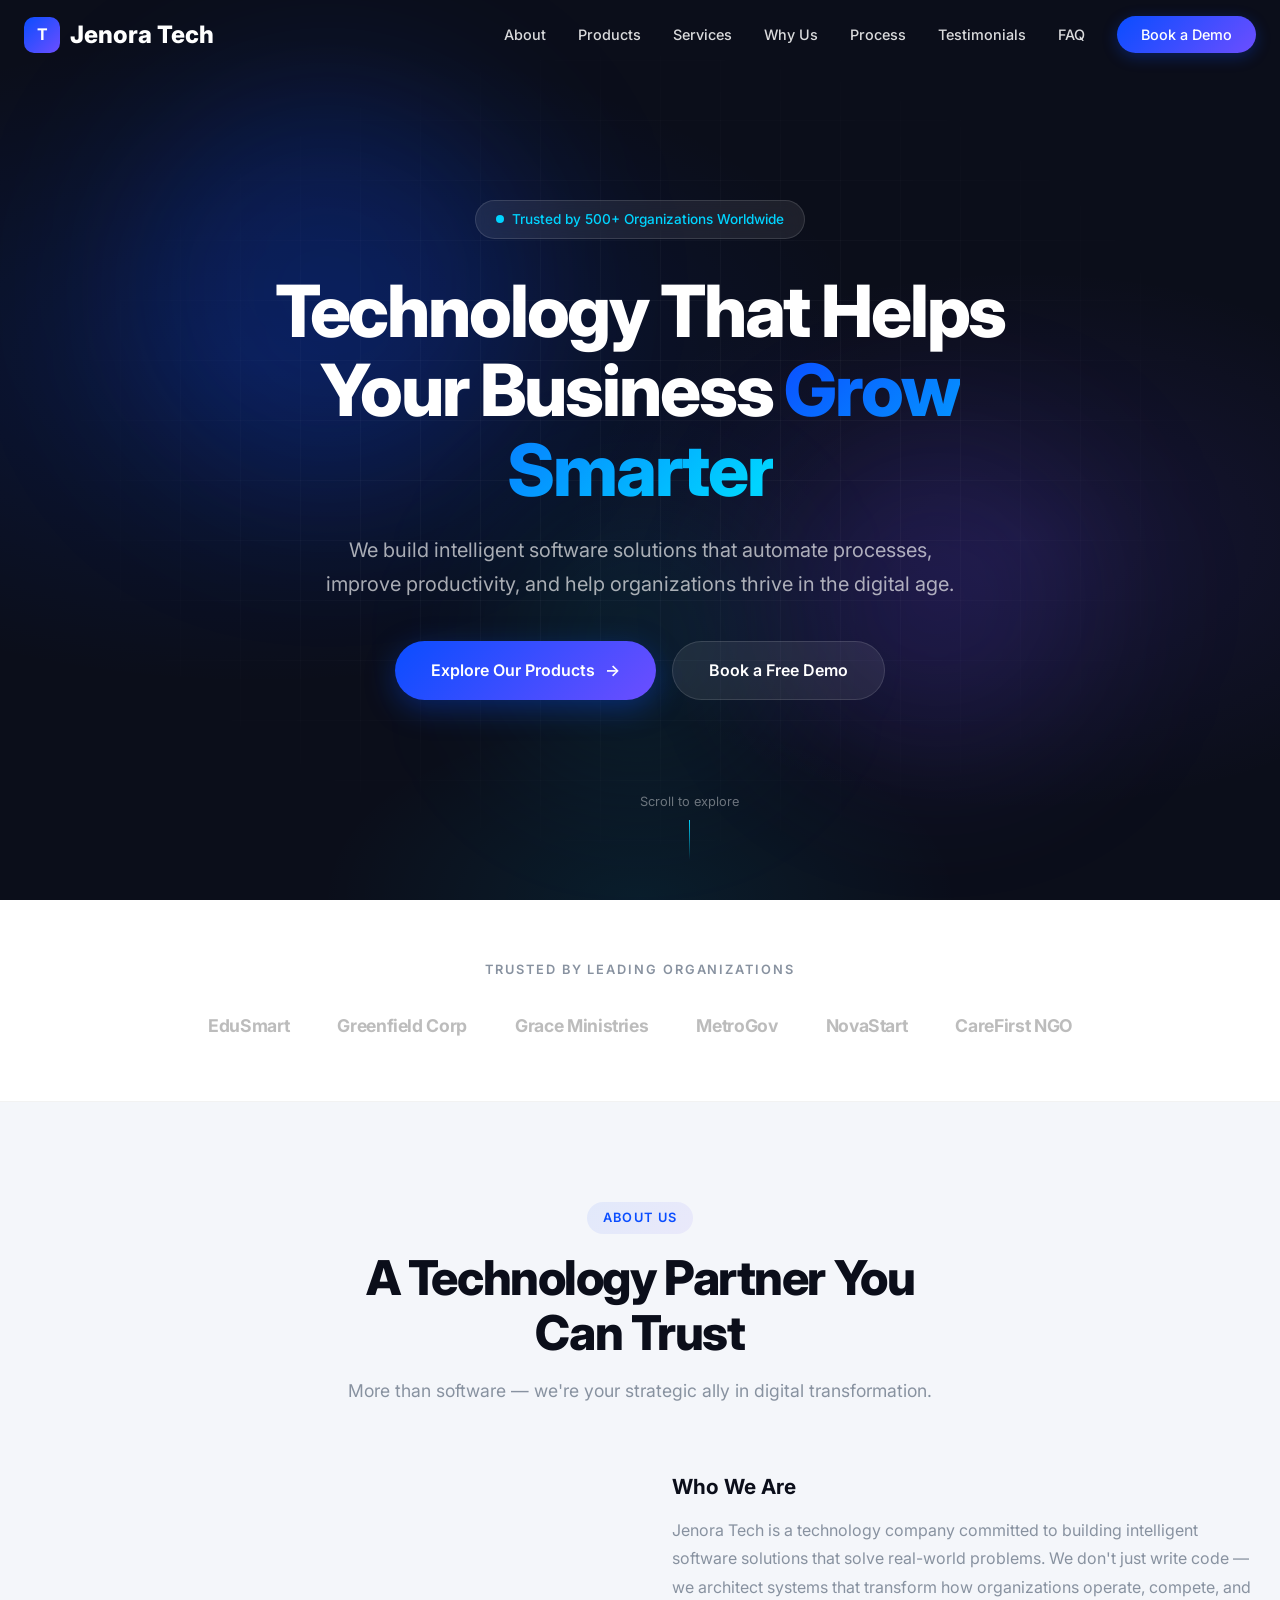
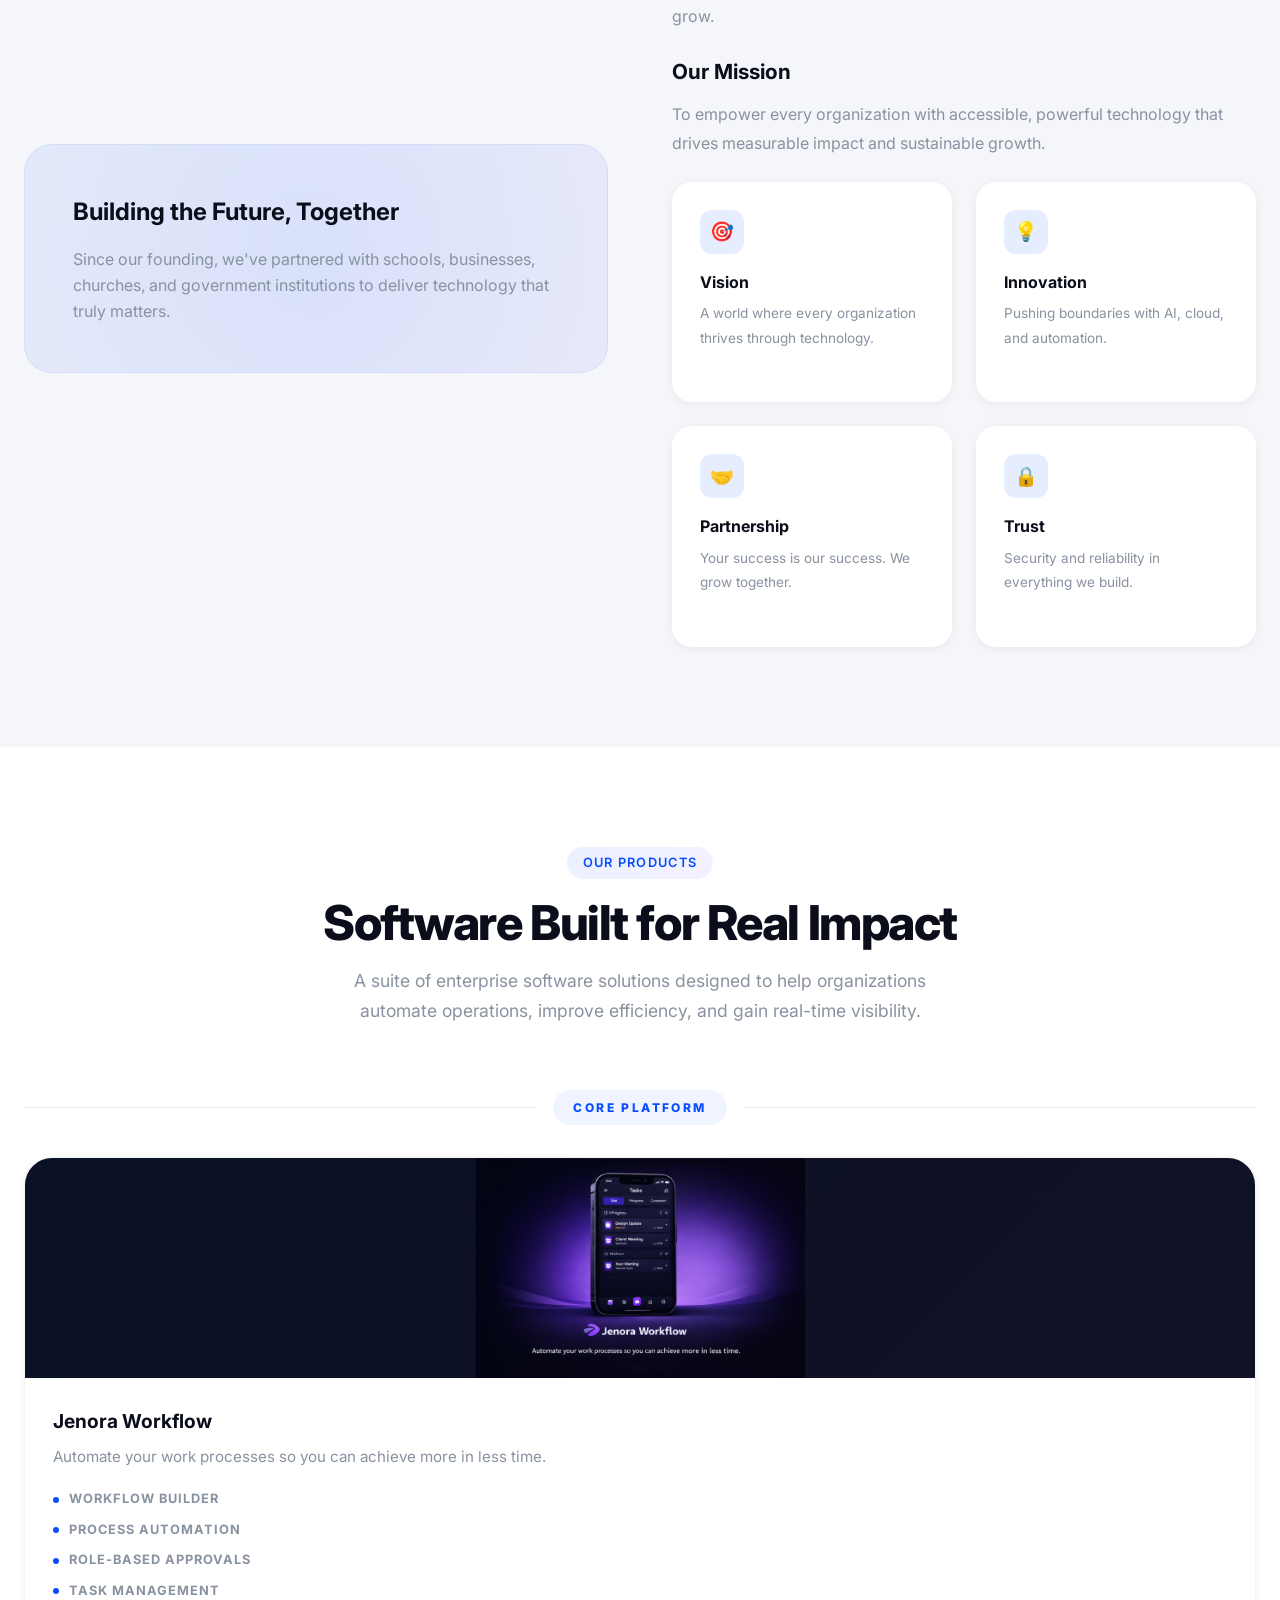
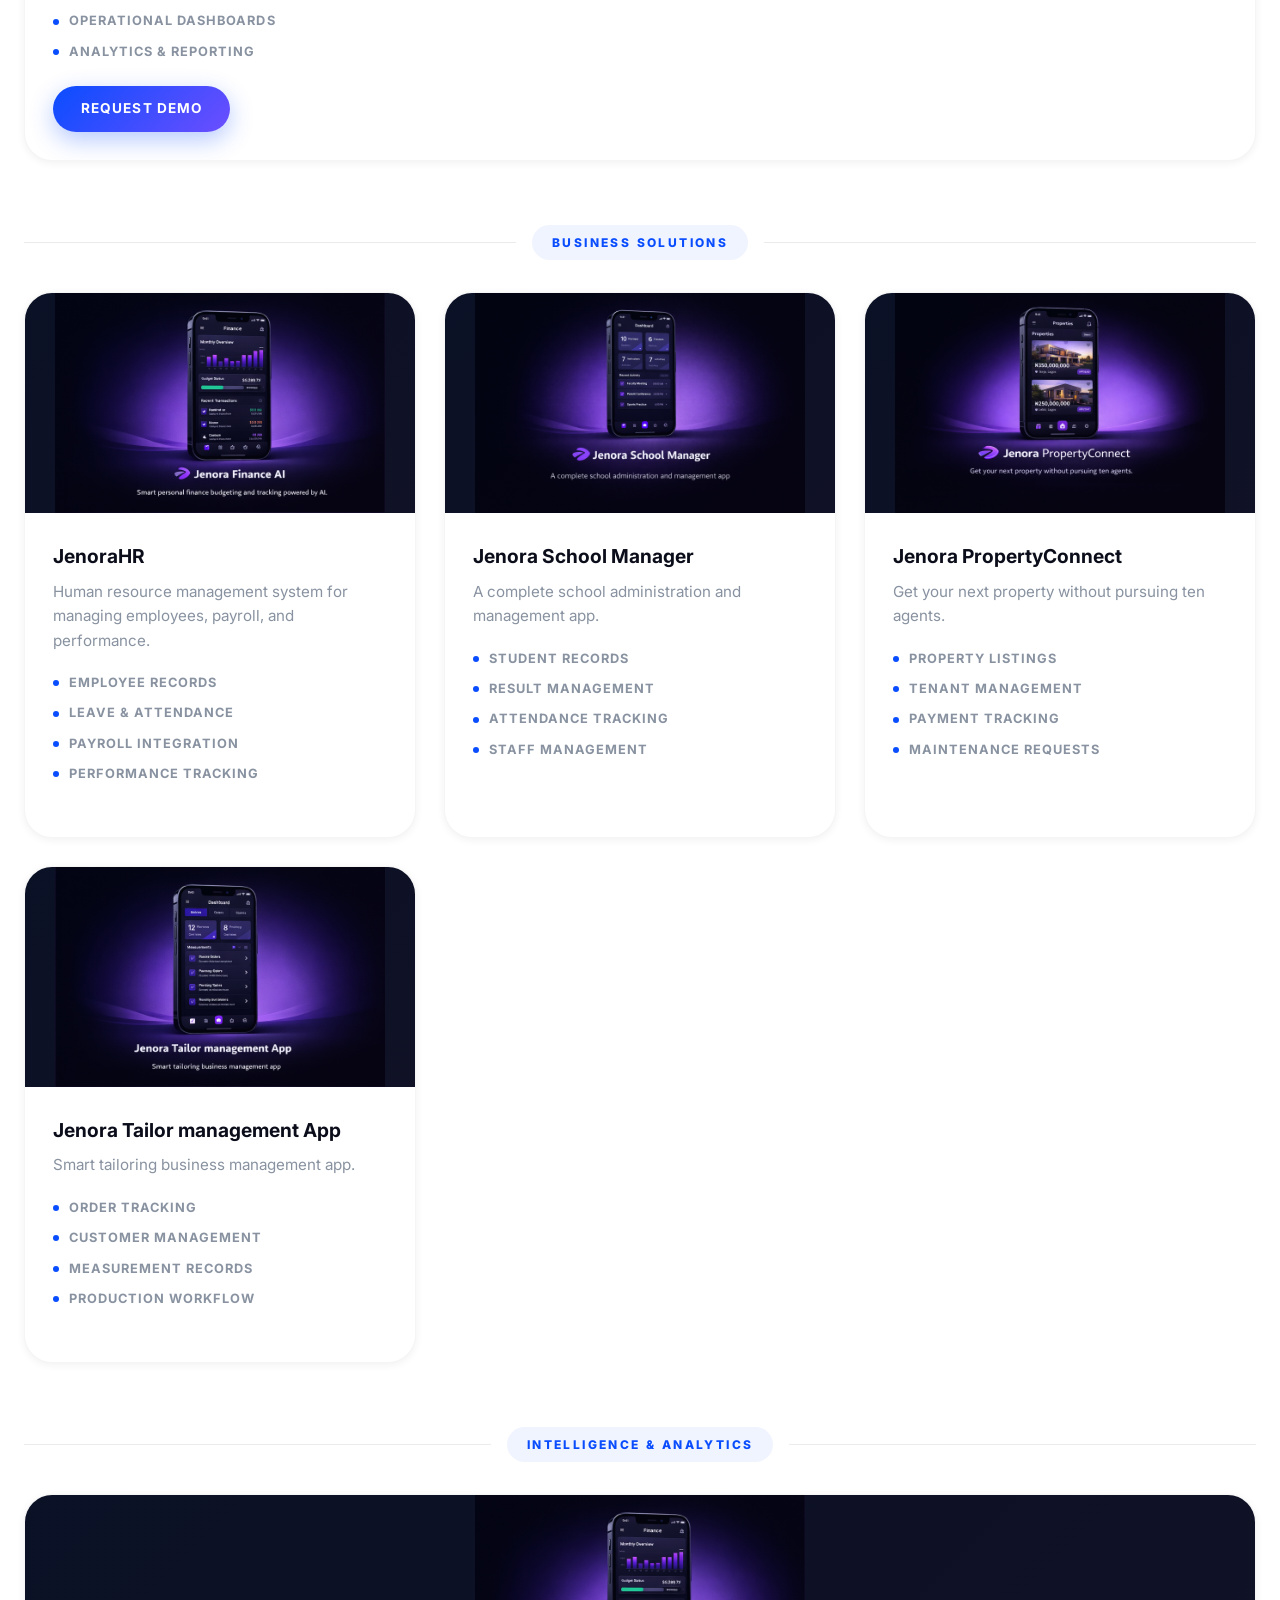
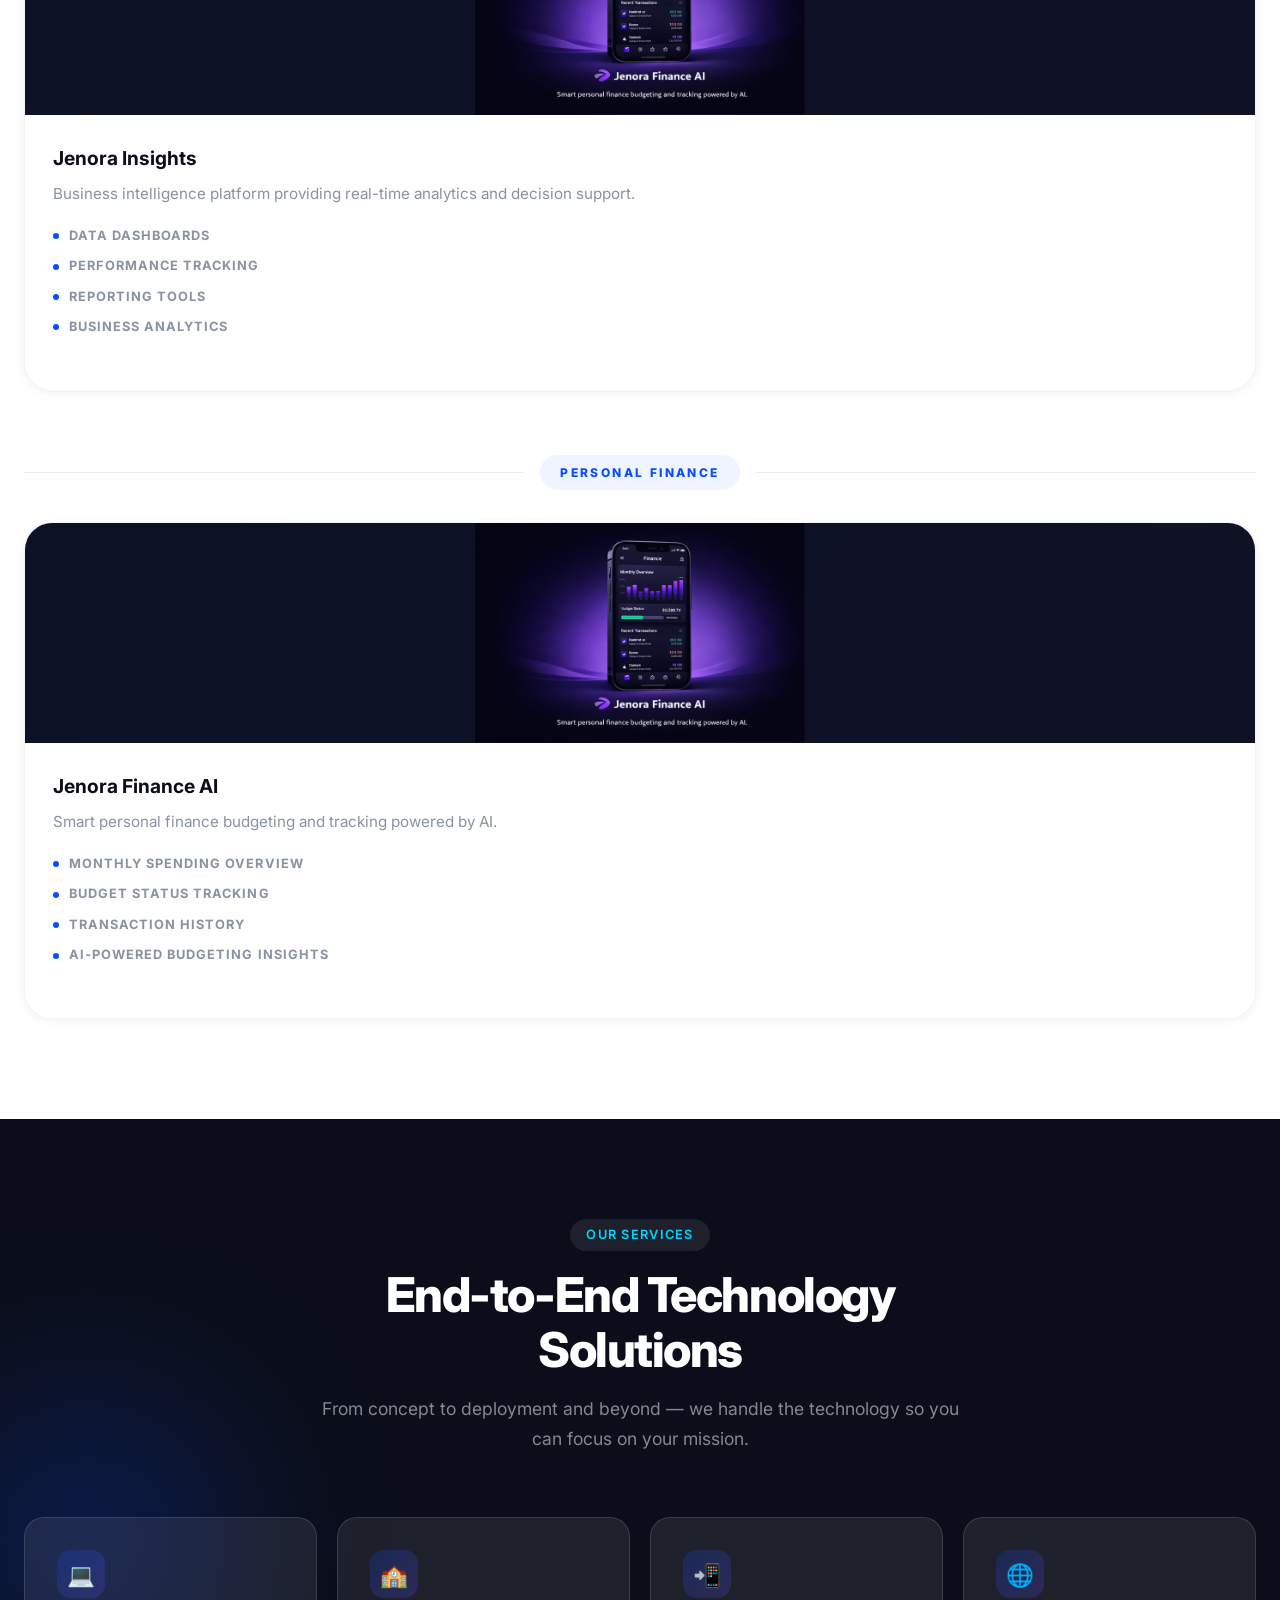
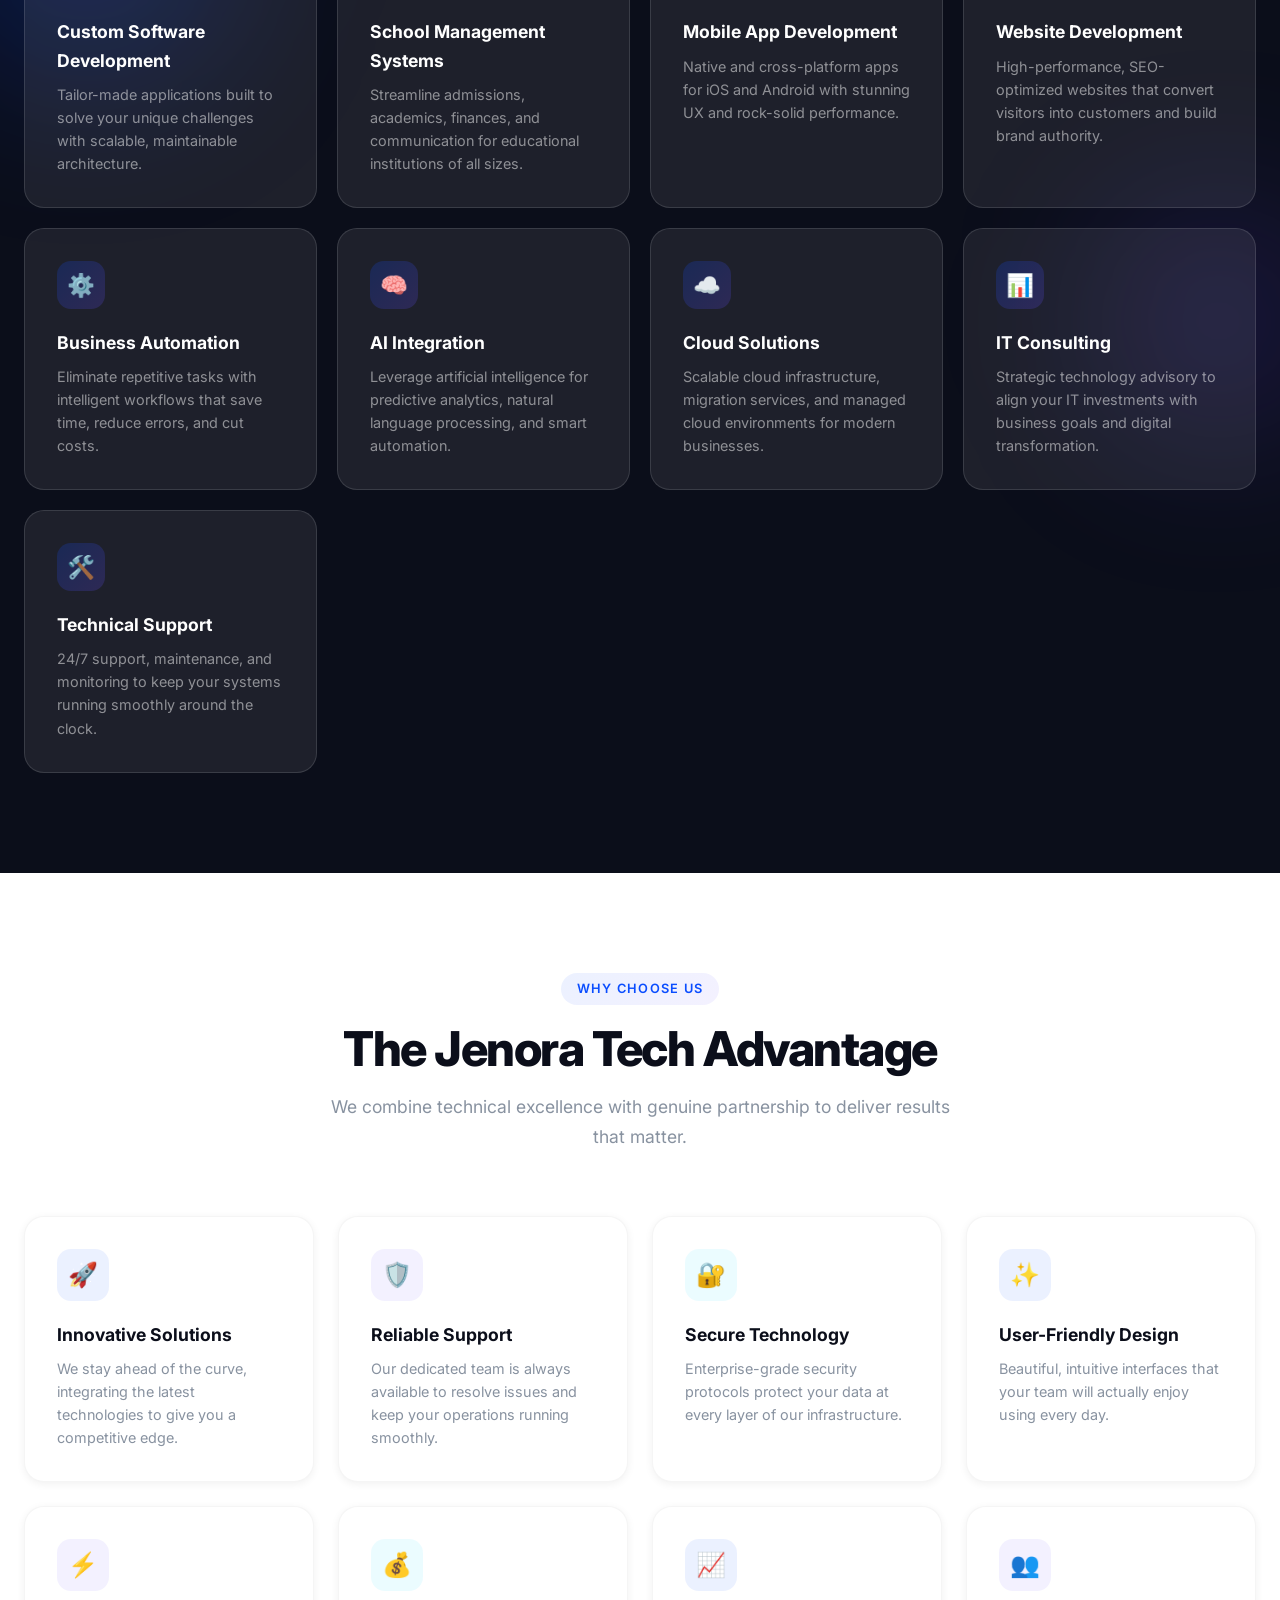
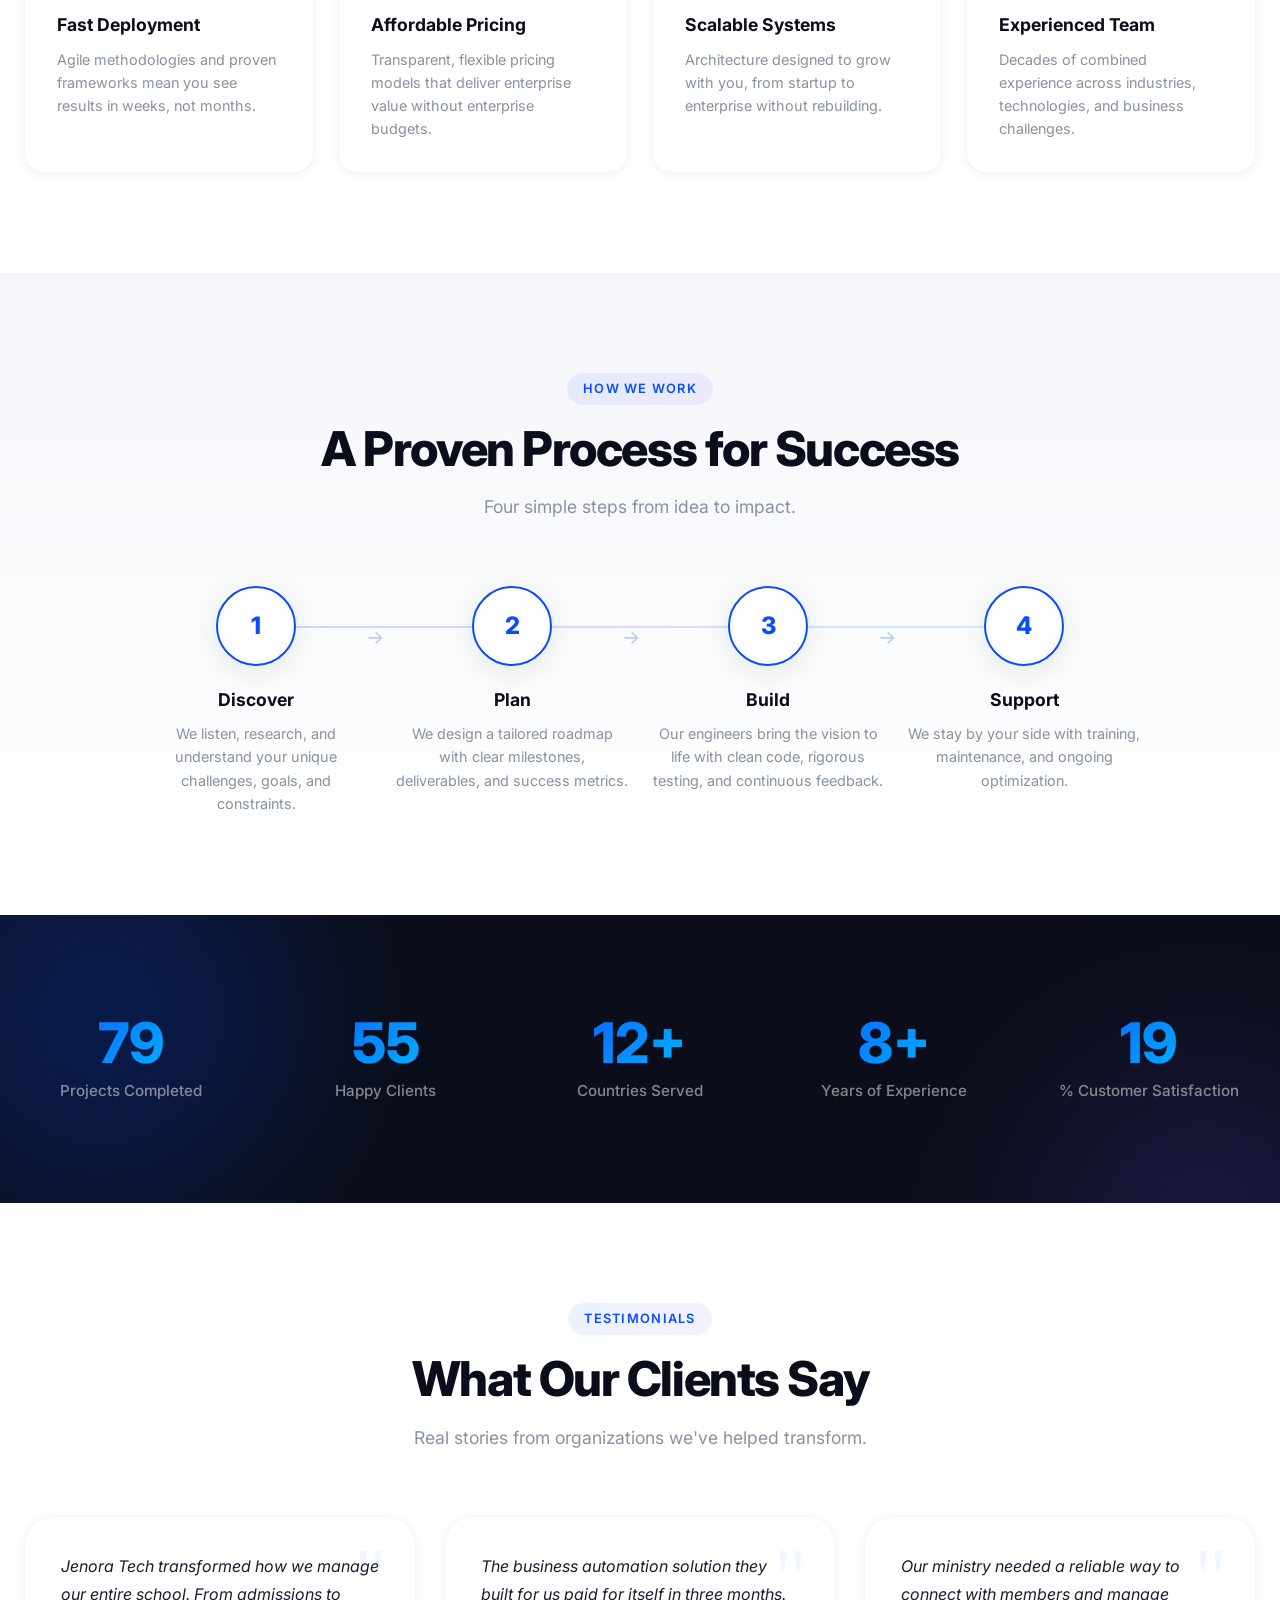
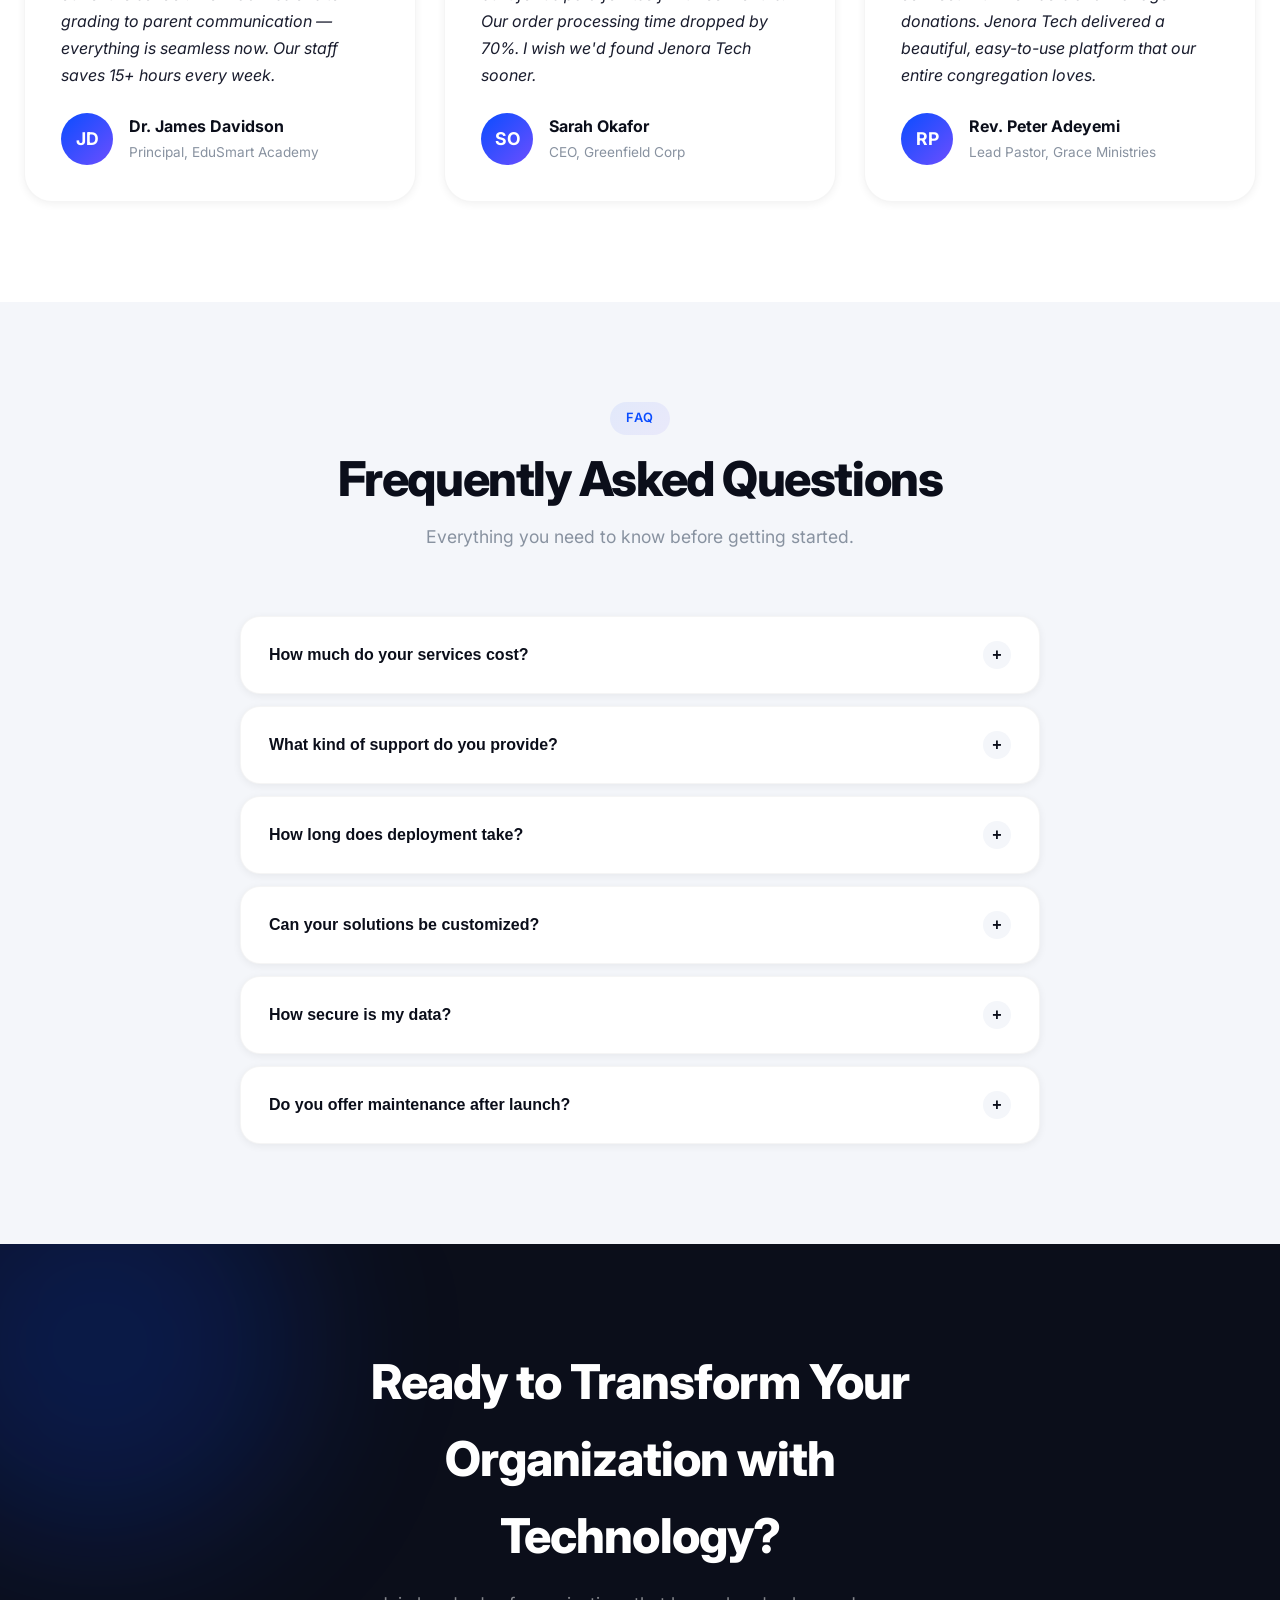
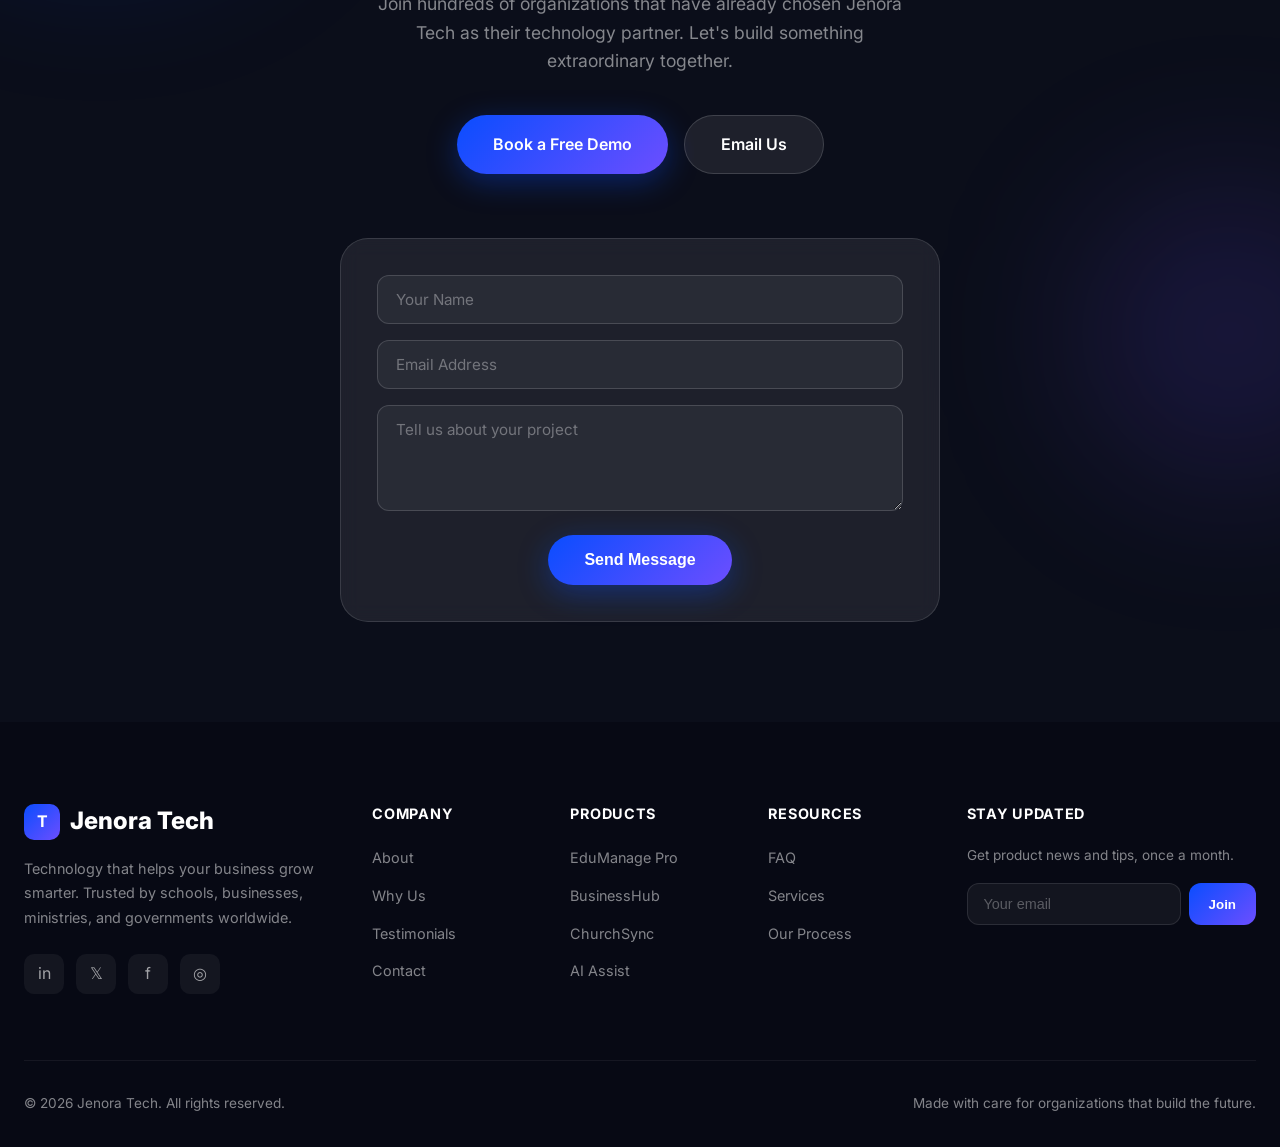
==== commit 92b4d965: "com" ====
--- a/public/index.html
+++ b/public/index.html
@@ -3,9 +3,9 @@
 <head>
 <meta charset="UTF-8">
 <meta name="viewport" content="width=device-width, initial-scale=1.0">
-<title>TechNova — Technology That Helps Your Business Grow Smarter</title>
+<title>Jenora Tech — Technology That Helps Your Business Grow Smarter</title>
 <meta name="description" content="We build intelligent software solutions that automate processes, improve productivity, and help organizations thrive in the digital age.">
-<meta property="og:title" content="TechNova — Technology That Helps Your Business Grow Smarter">
+<meta property="og:title" content="Jenora Tech — Technology That Helps Your Business Grow Smarter">
 <meta property="og:description" content="Intelligent software solutions for schools, businesses, churches, and government institutions.">
 <meta property="og:type" content="website">
 <link rel="preconnect" href="https://fonts.googleapis.com">
@@ -18,8 +18,8 @@
 <!-- NAVIGATION -->
 <nav class="navbar" id="navbar" role="navigation" aria-label="Main navigation">
   <div class="nav-container">
-    <a href="#home" class="logo" aria-label="TechNova Home">
-      <div class="logo-icon">T</div> TechNova
+    <a href="#home" class="logo" aria-label="Jenora Tech Home">
+      <div class="logo-icon">T</div> Jenora Tech
     </a>
     <button class="mobile-toggle" id="mobileToggle" aria-label="Toggle navigation menu" aria-expanded="false">
       <span></span><span></span><span></span>
@@ -91,7 +91,7 @@
       </div>
       <div class="about-text animate-on-scroll delay-1">
         <h3>Who We Are</h3>
-        <p>TechNova is a technology company committed to building intelligent software solutions that solve real-world problems. We don't just write code — we architect systems that transform how organizations operate, compete, and grow.</p>
+        <p>Jenora Tech is a technology company committed to building intelligent software solutions that solve real-world problems. We don't just write code — we architect systems that transform how organizations operate, compete, and grow.</p>
         <h3>Our Mission</h3>
         <p>To empower every organization with accessible, powerful technology that drives measurable impact and sustainable growth.</p>
         <div class="about-mission">
@@ -363,7 +363,7 @@
   <div class="container">
     <div class="section-header animate-on-scroll">
       <span class="section-tag">Why Choose Us</span>
-      <h2 class="section-title">The TechNova Advantage</h2>
+      <h2 class="section-title">The Jenora Tech Advantage</h2>
       <p class="section-desc">We combine technical excellence with genuine partnership to deliver results that matter.</p>
     </div>
     <div class="why-grid">
@@ -487,7 +487,7 @@
     </div>
     <div class="testimonials-grid">
       <div class="testimonial-card animate-on-scroll">
-        <p class="testimonial-text">TechNova transformed how we manage our entire school. From admissions to grading to parent communication — everything is seamless now. Our staff saves 15+ hours every week.</p>
+        <p class="testimonial-text">Jenora Tech transformed how we manage our entire school. From admissions to grading to parent communication — everything is seamless now. Our staff saves 15+ hours every week.</p>
         <div class="testimonial-author">
           <div class="author-avatar">JD</div>
           <div class="author-info">
@@ -497,7 +497,7 @@
         </div>
       </div>
       <div class="testimonial-card animate-on-scroll delay-1">
-        <p class="testimonial-text">The business automation solution they built for us paid for itself in three months. Our order processing time dropped by 70%. I wish we'd found TechNova sooner.</p>
+        <p class="testimonial-text">The business automation solution they built for us paid for itself in three months. Our order processing time dropped by 70%. I wish we'd found Jenora Tech sooner.</p>
         <div class="testimonial-author">
           <div class="author-avatar">SO</div>
           <div class="author-info">
@@ -507,7 +507,7 @@
         </div>
       </div>
       <div class="testimonial-card animate-on-scroll delay-2">
-        <p class="testimonial-text">Our ministry needed a reliable way to connect with members and manage donations. TechNova delivered a beautiful, easy-to-use platform that our entire congregation loves.</p>
+        <p class="testimonial-text">Our ministry needed a reliable way to connect with members and manage donations. Jenora Tech delivered a beautiful, easy-to-use platform that our entire congregation loves.</p>
         <div class="testimonial-author">
           <div class="author-avatar">RP</div>
           <div class="author-info">
@@ -594,10 +594,10 @@
   <div class="container container-front">
     <div class="section-header animate-on-scroll">
       <h2>Ready to Transform Your Organization with Technology?</h2>
-      <p>Join hundreds of organizations that have already chosen TechNova as their technology partner. Let's build something extraordinary together.</p>
+      <p>Join hundreds of organizations that have already chosen Jenora Tech as their technology partner. Let's build something extraordinary together.</p>
       <div class="hero-cta-group">
         <a href="#" class="btn btn-primary" id="ctaDemoBtn">Book a Free Demo</a>
-        <a href="mailto:hello@technova.com" class="btn btn-secondary">Email Us</a>
+        <a href="mailto:hello@Jenora Tech.com" class="btn btn-secondary">Email Us</a>
       </div>
     </div>
 
@@ -616,7 +616,7 @@
     <div class="footer-grid">
       <div class="footer-brand">
         <a href="#home" class="logo">
-          <div class="logo-icon">T</div> TechNova
+          <div class="logo-icon">T</div> Jenora Tech
         </a>
         <p>Technology that helps your business grow smarter. Trusted by schools, businesses, ministries, and governments worldwide.</p>
         <div class="social-links">
@@ -662,7 +662,7 @@
       </div>
     </div>
     <div class="footer-bottom">
-      <span>© 2026 TechNova. All rights reserved.</span>
+      <span>© 2026 Jenora Tech. All rights reserved.</span>
       <span>Made with care for organizations that build the future.</span>
     </div>
   </div>
--- a/public/style.css
+++ b/public/style.css
@@ -1,5 +1,5 @@
 /* =========================================================
-   TECHNOVA LANDING PAGE — STYLES
+   Jenora Tech LANDING PAGE — STYLES
 ========================================================= */
 
 :root{
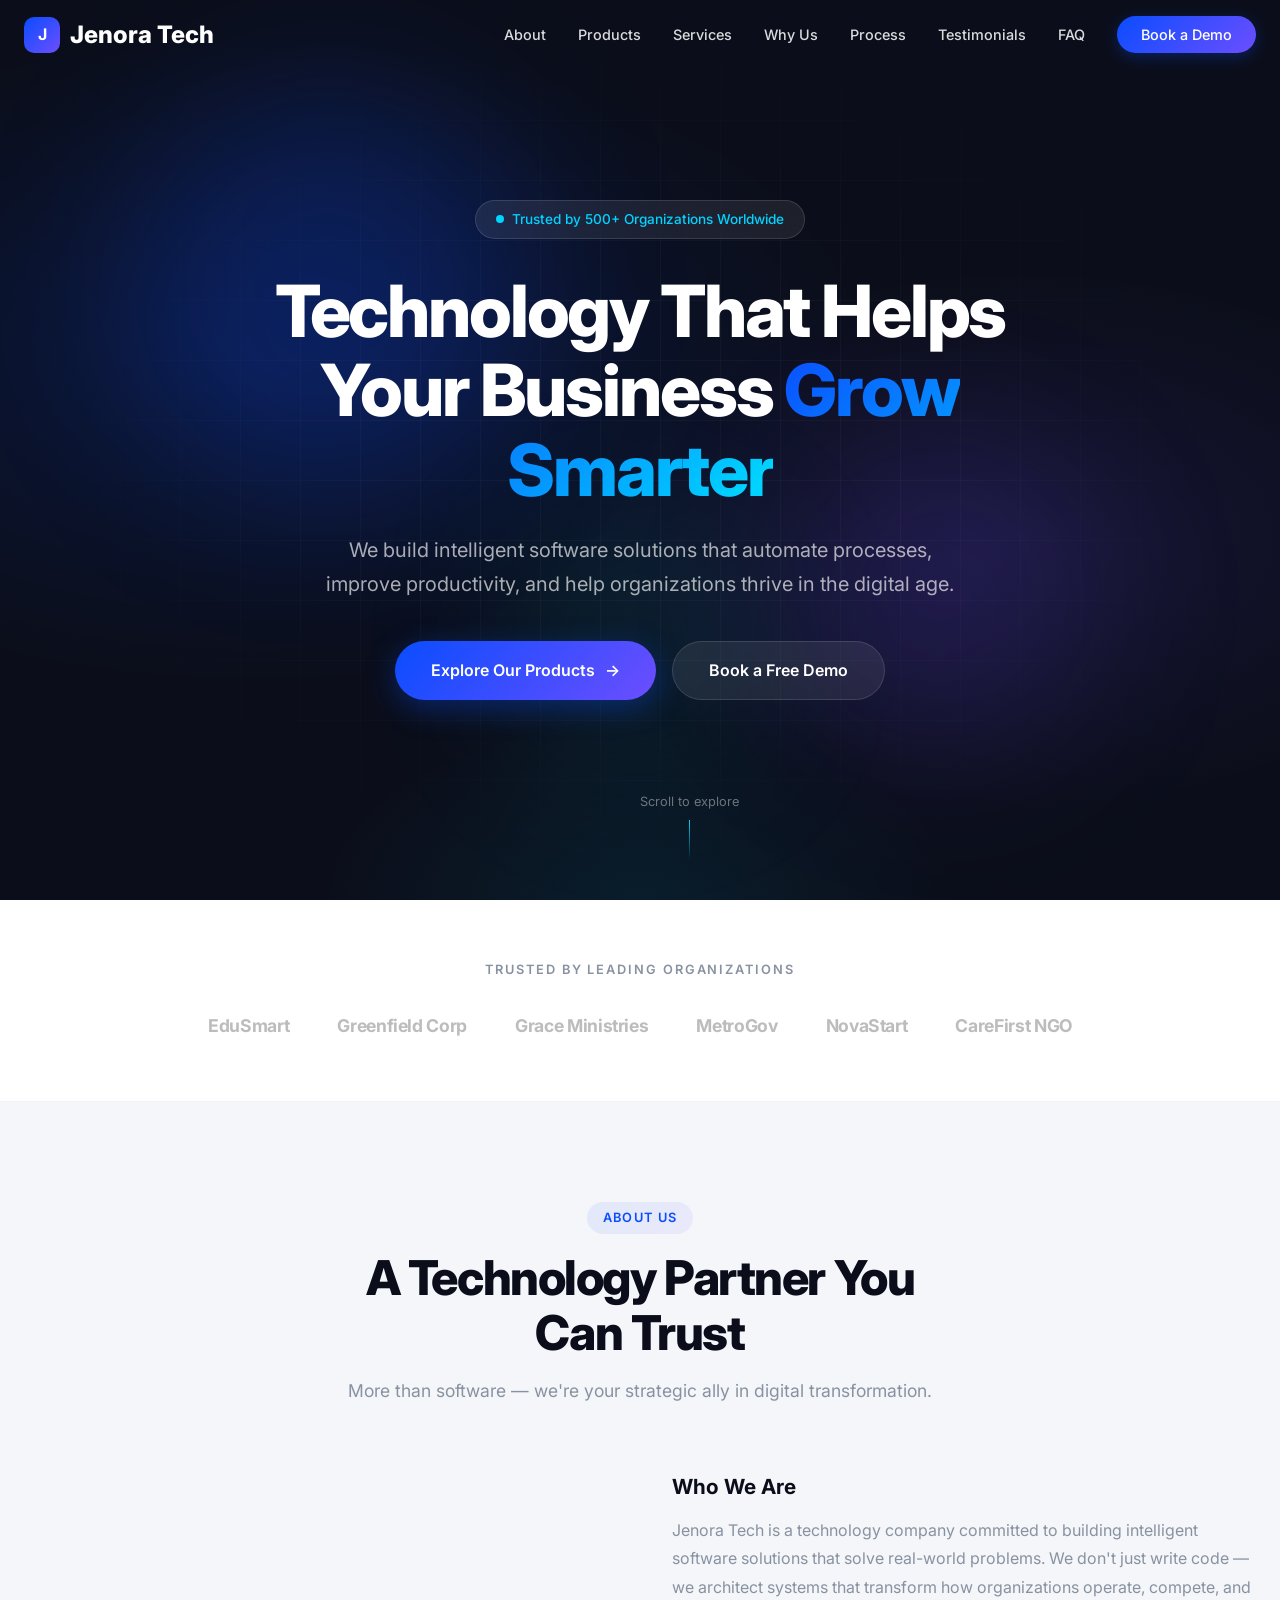
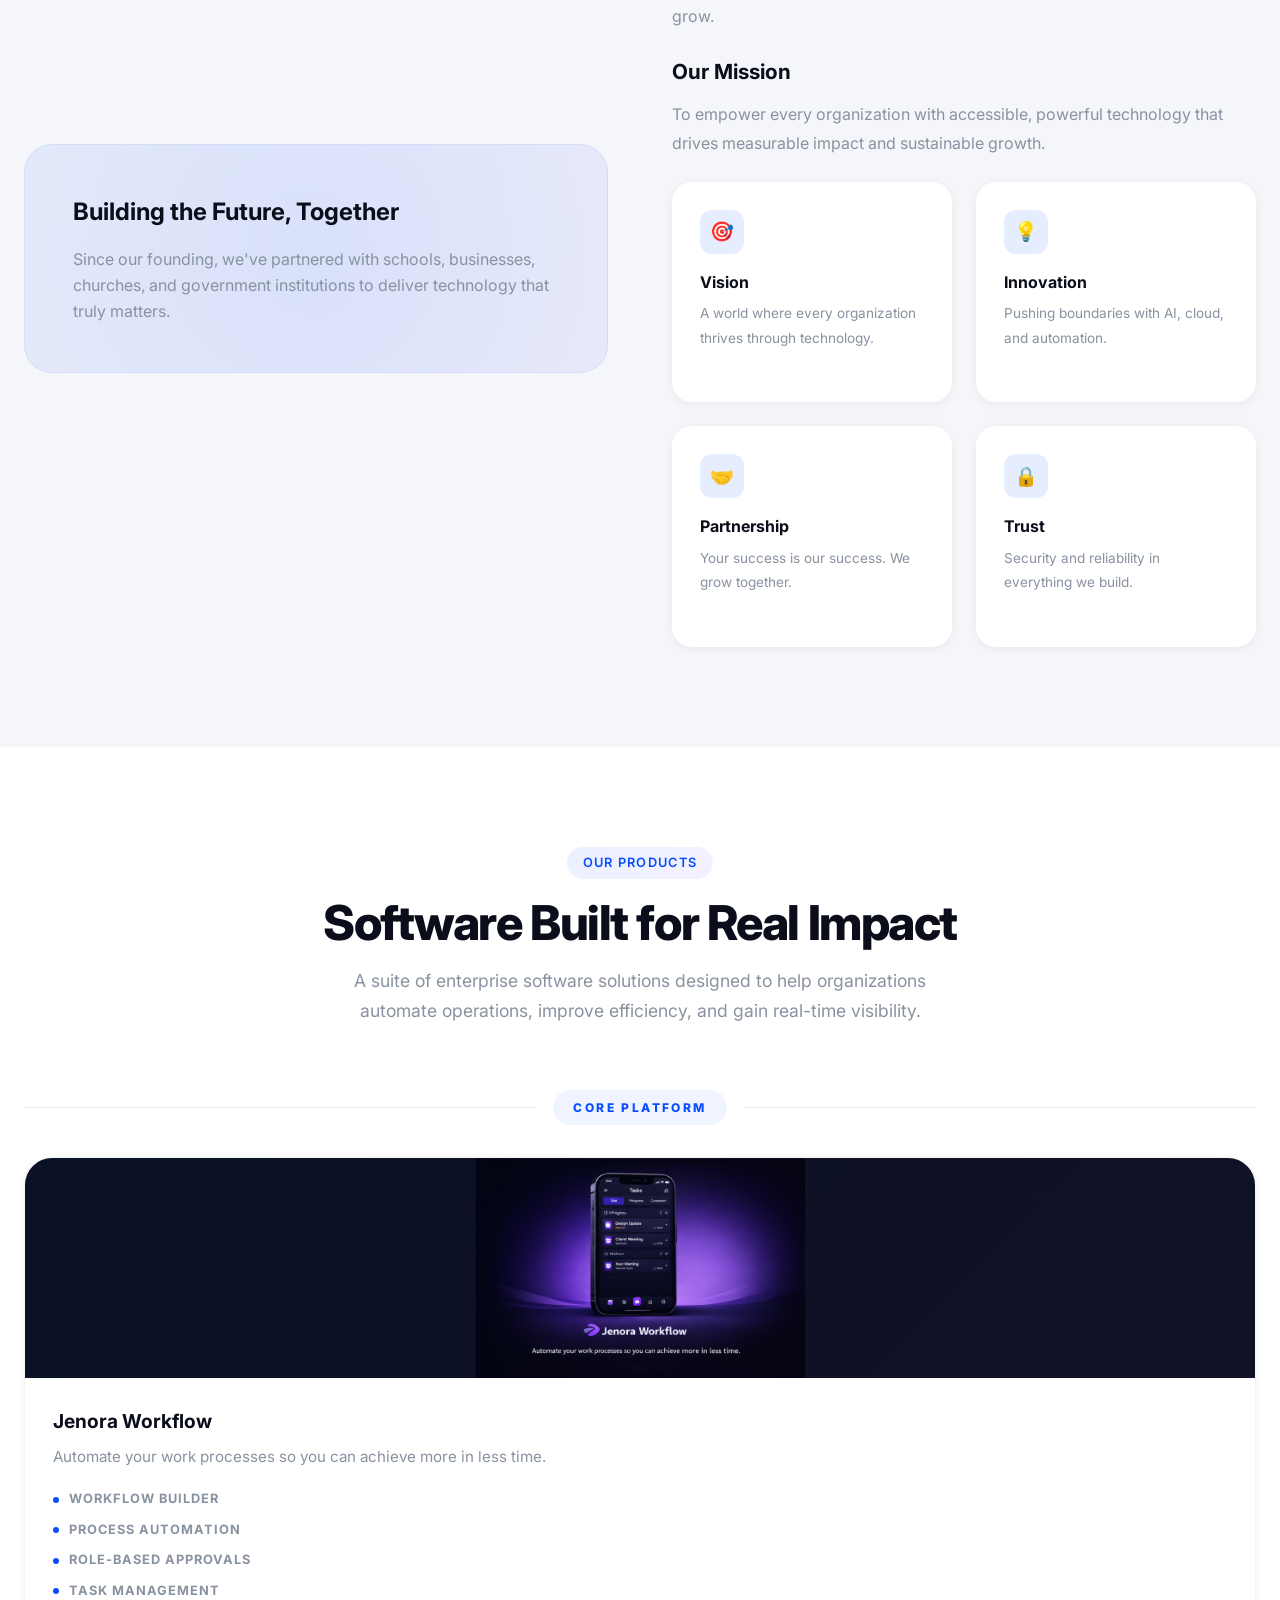
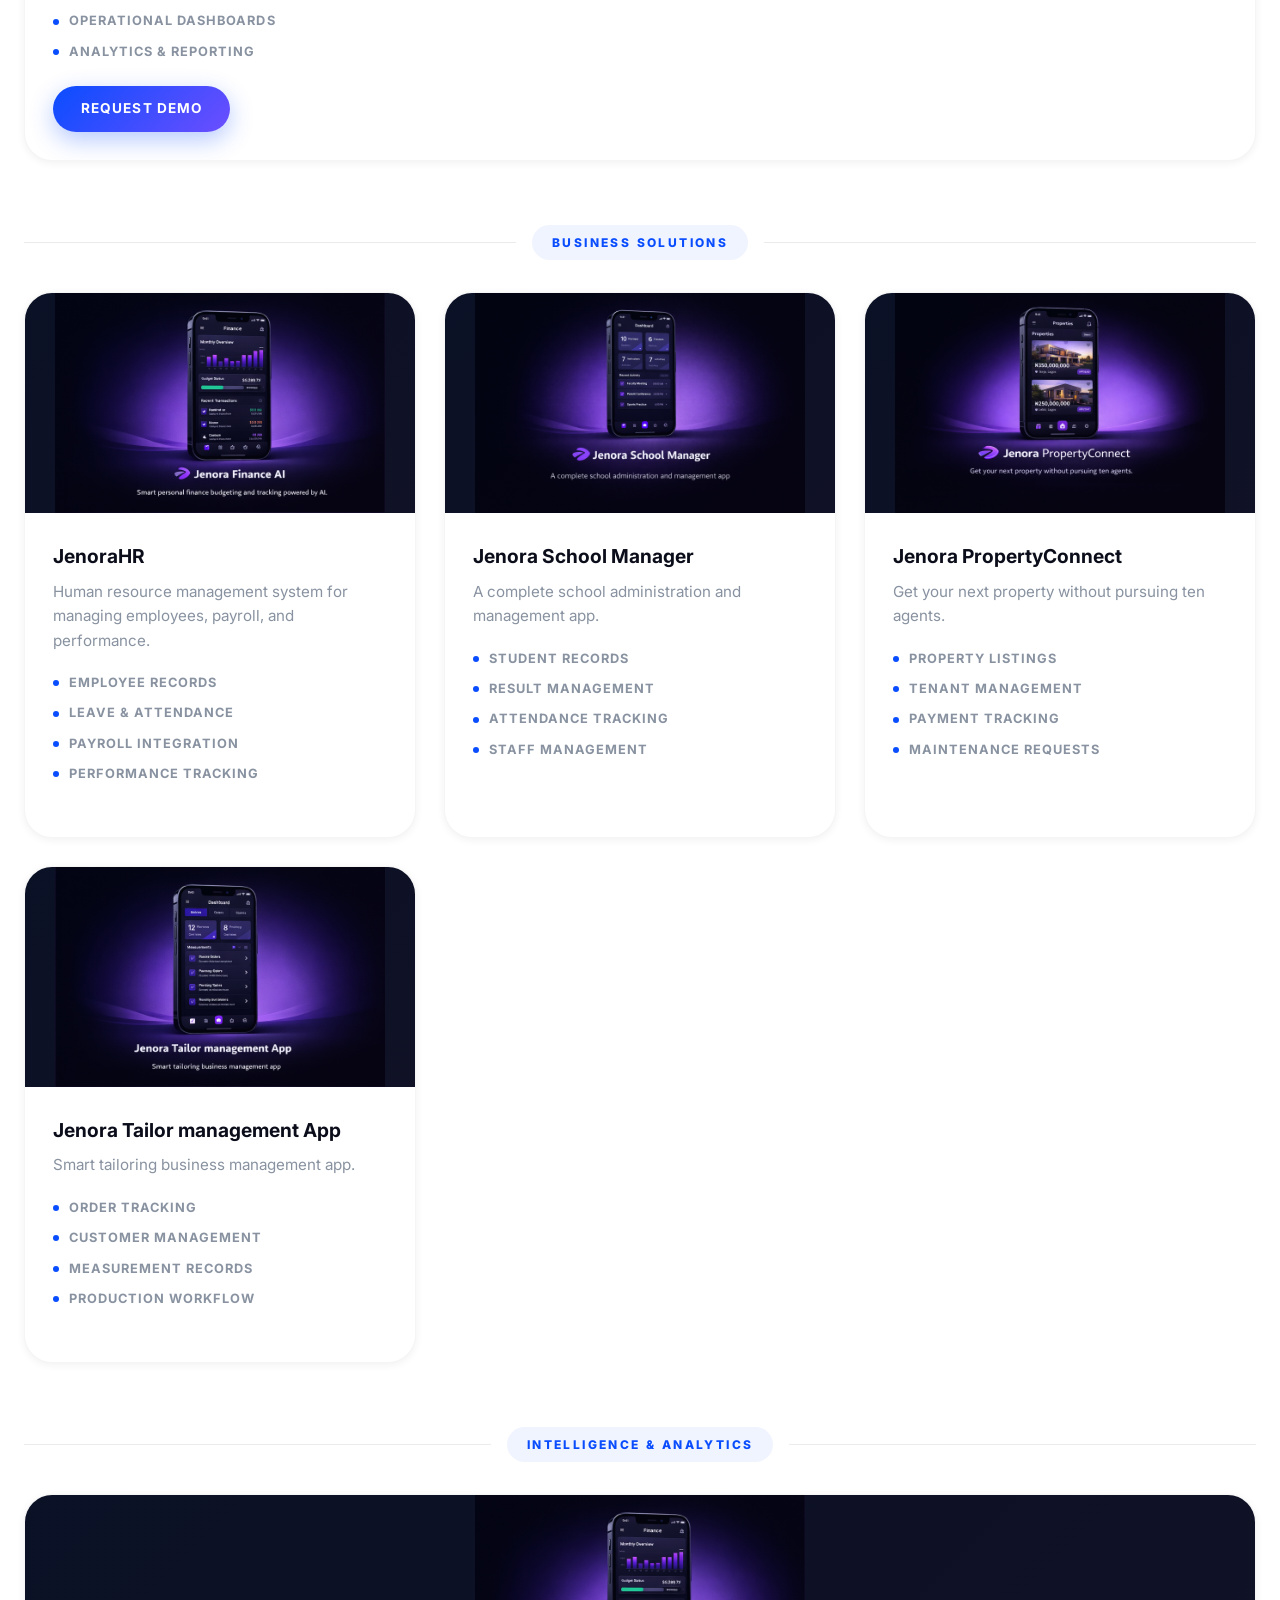
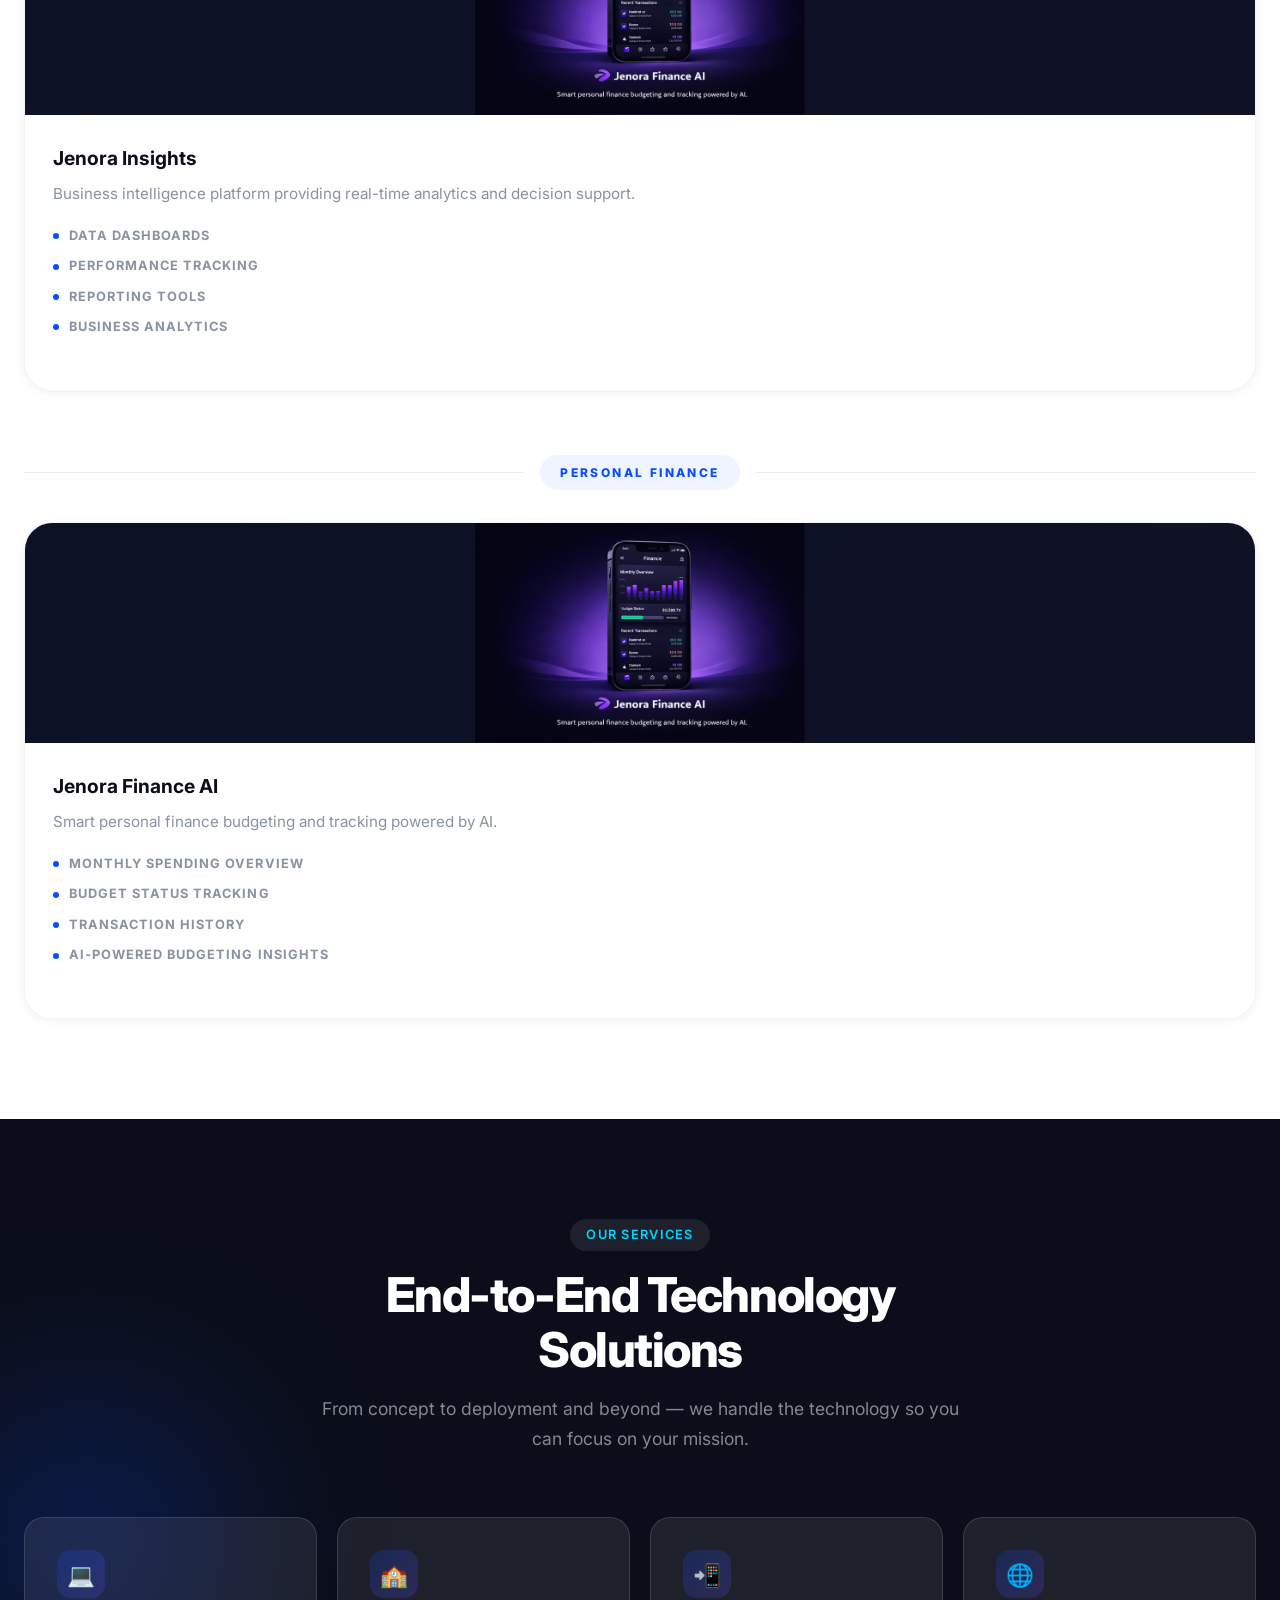
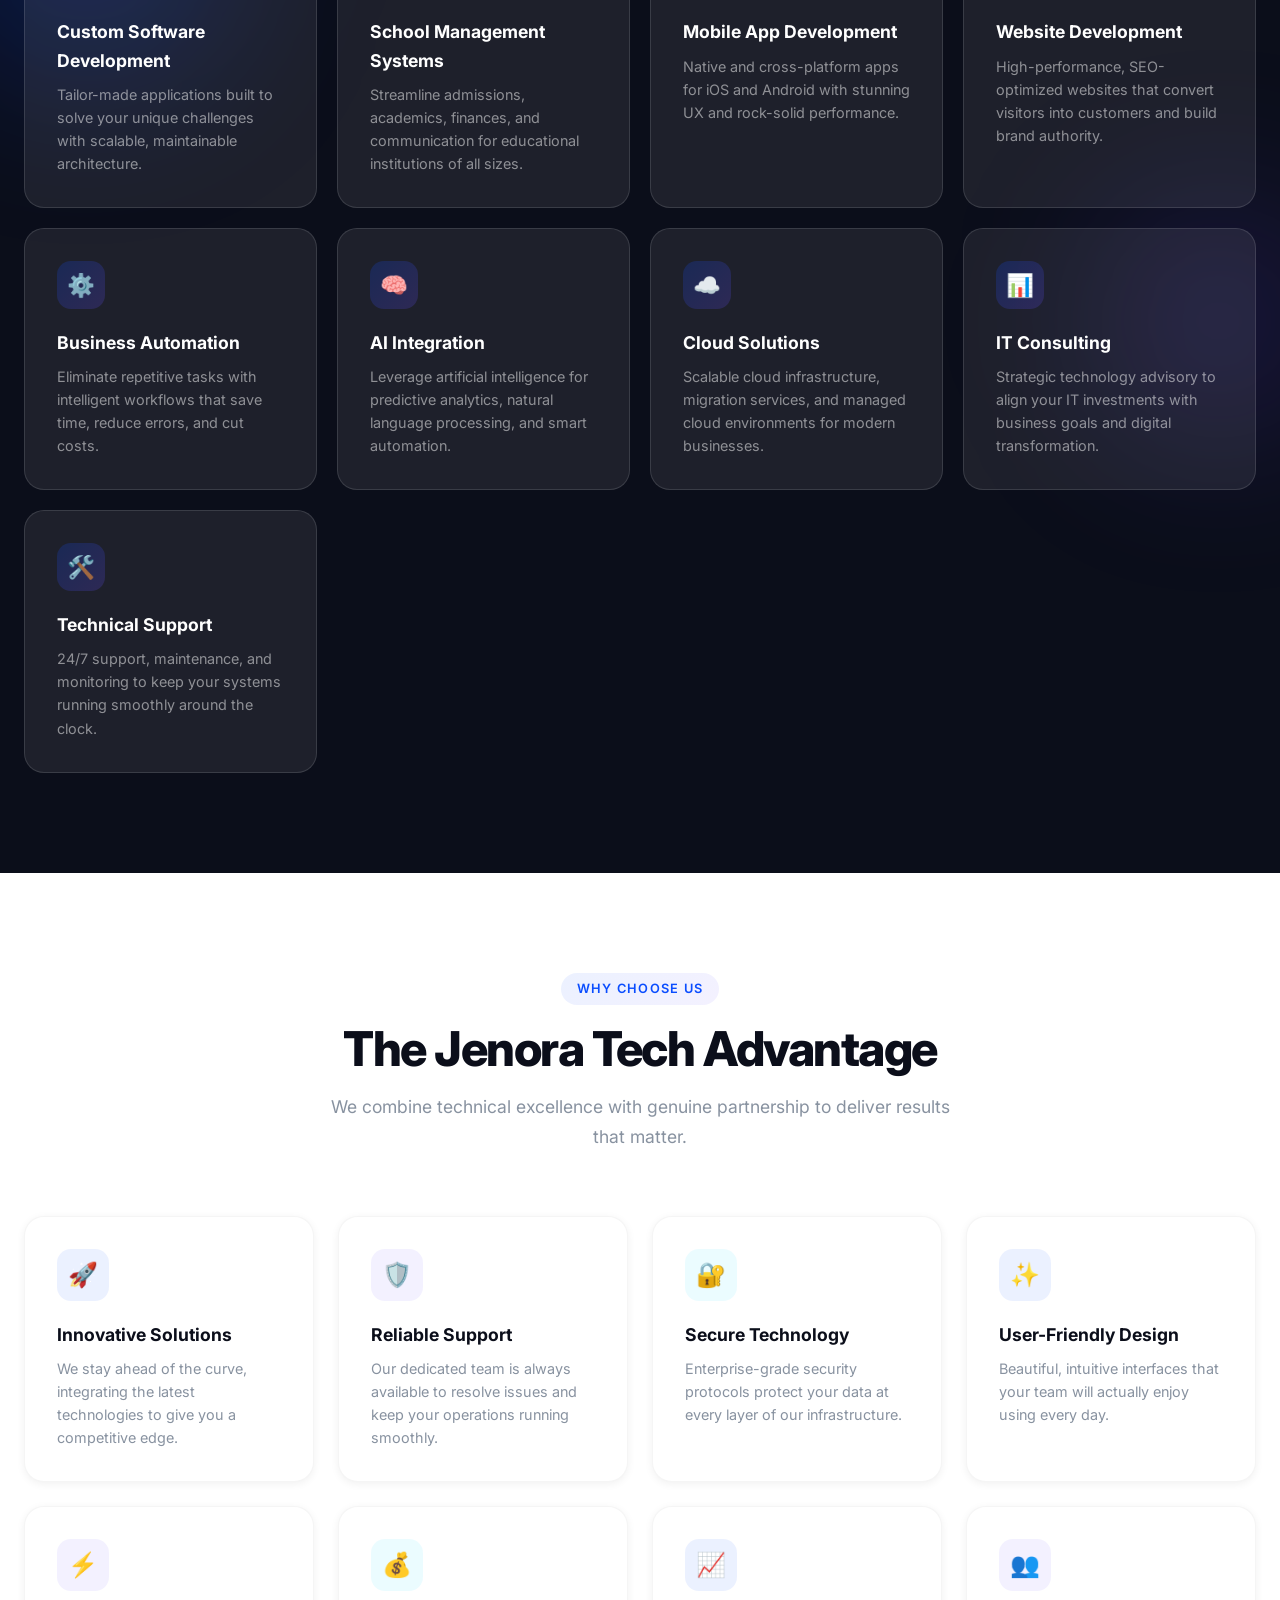
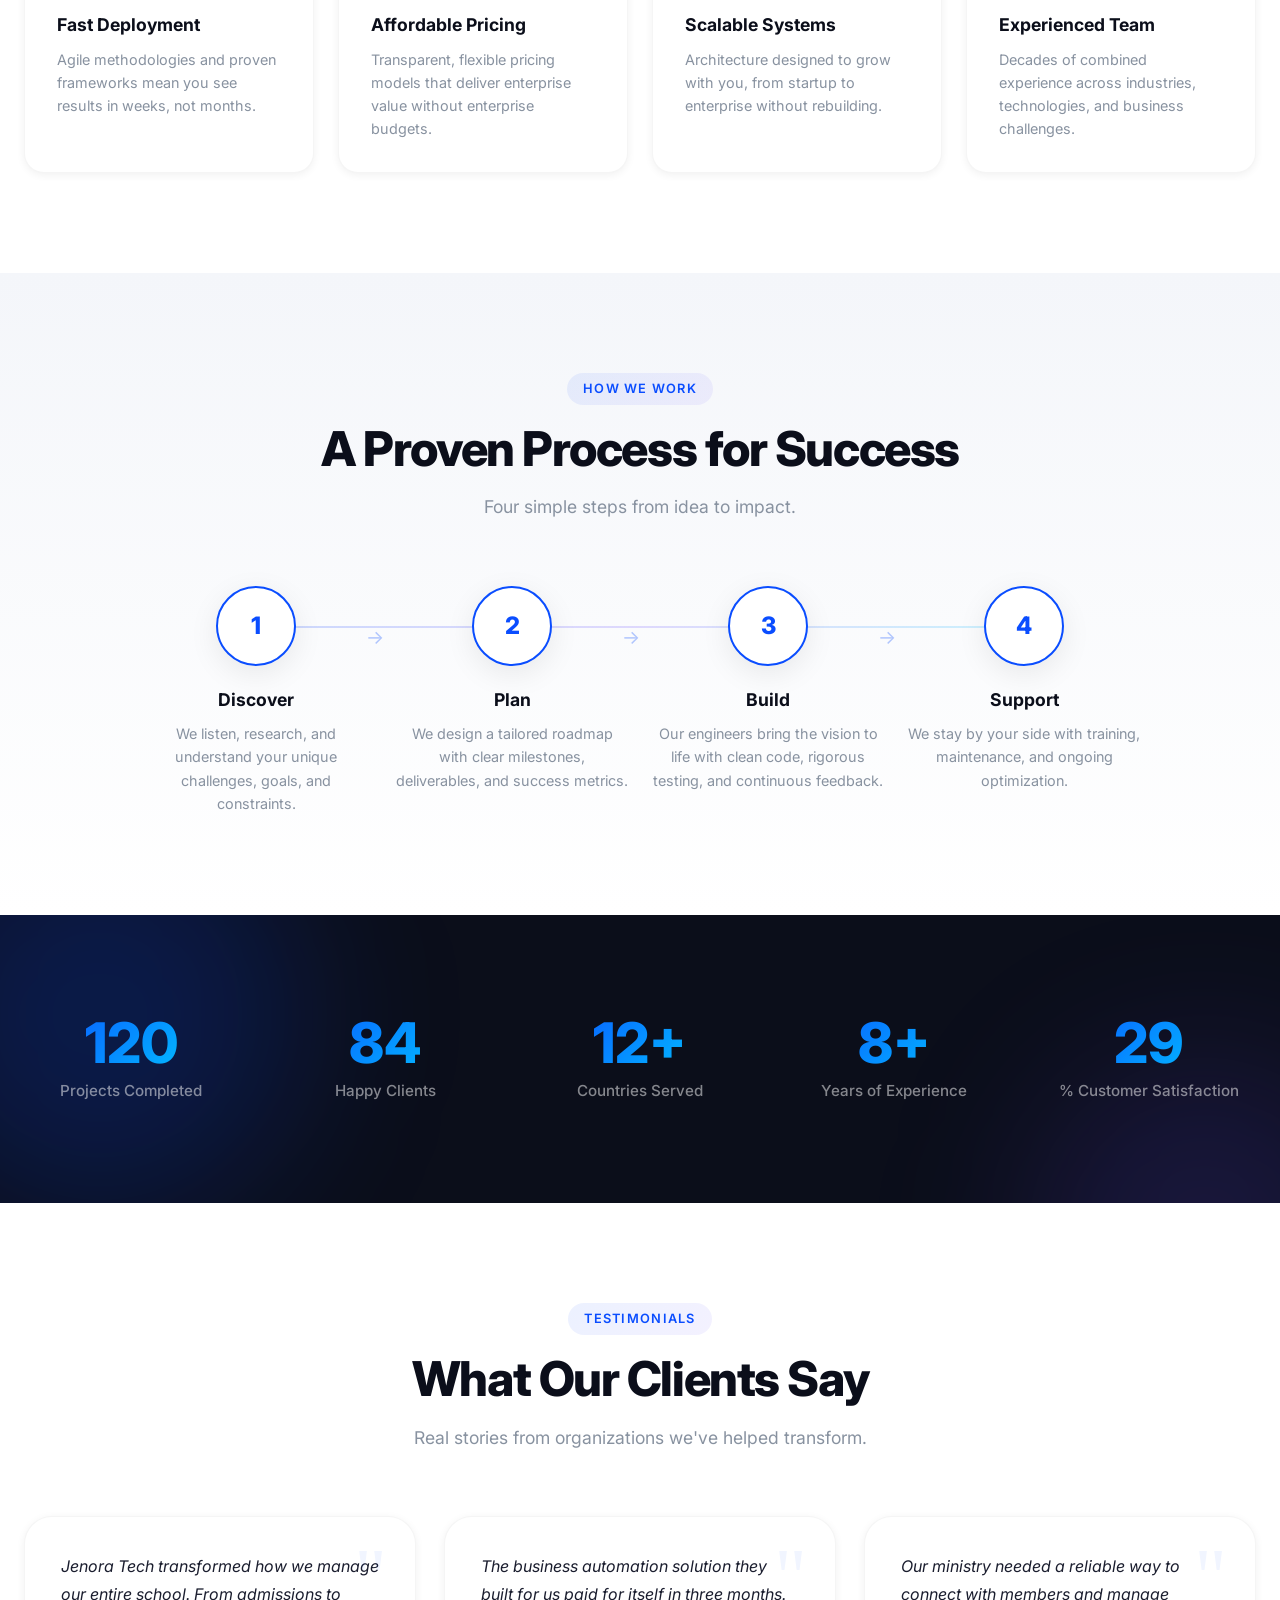
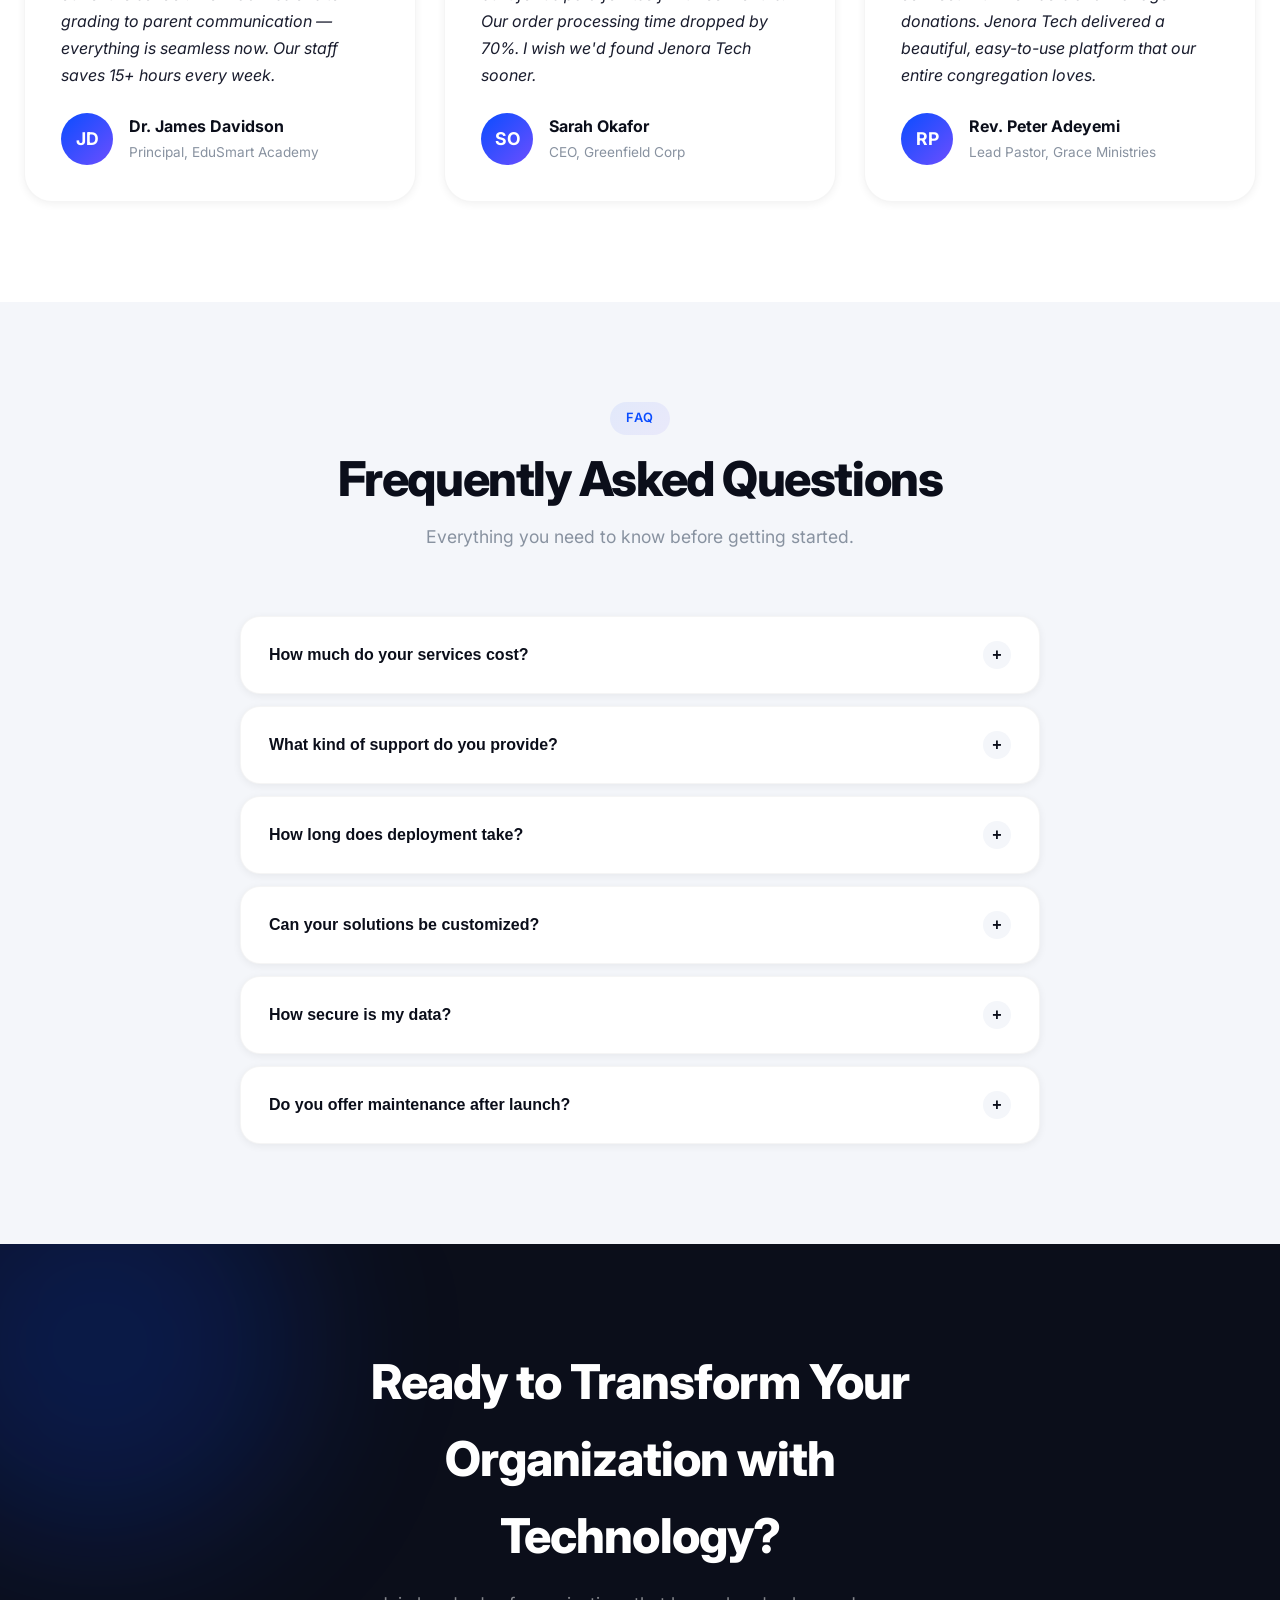
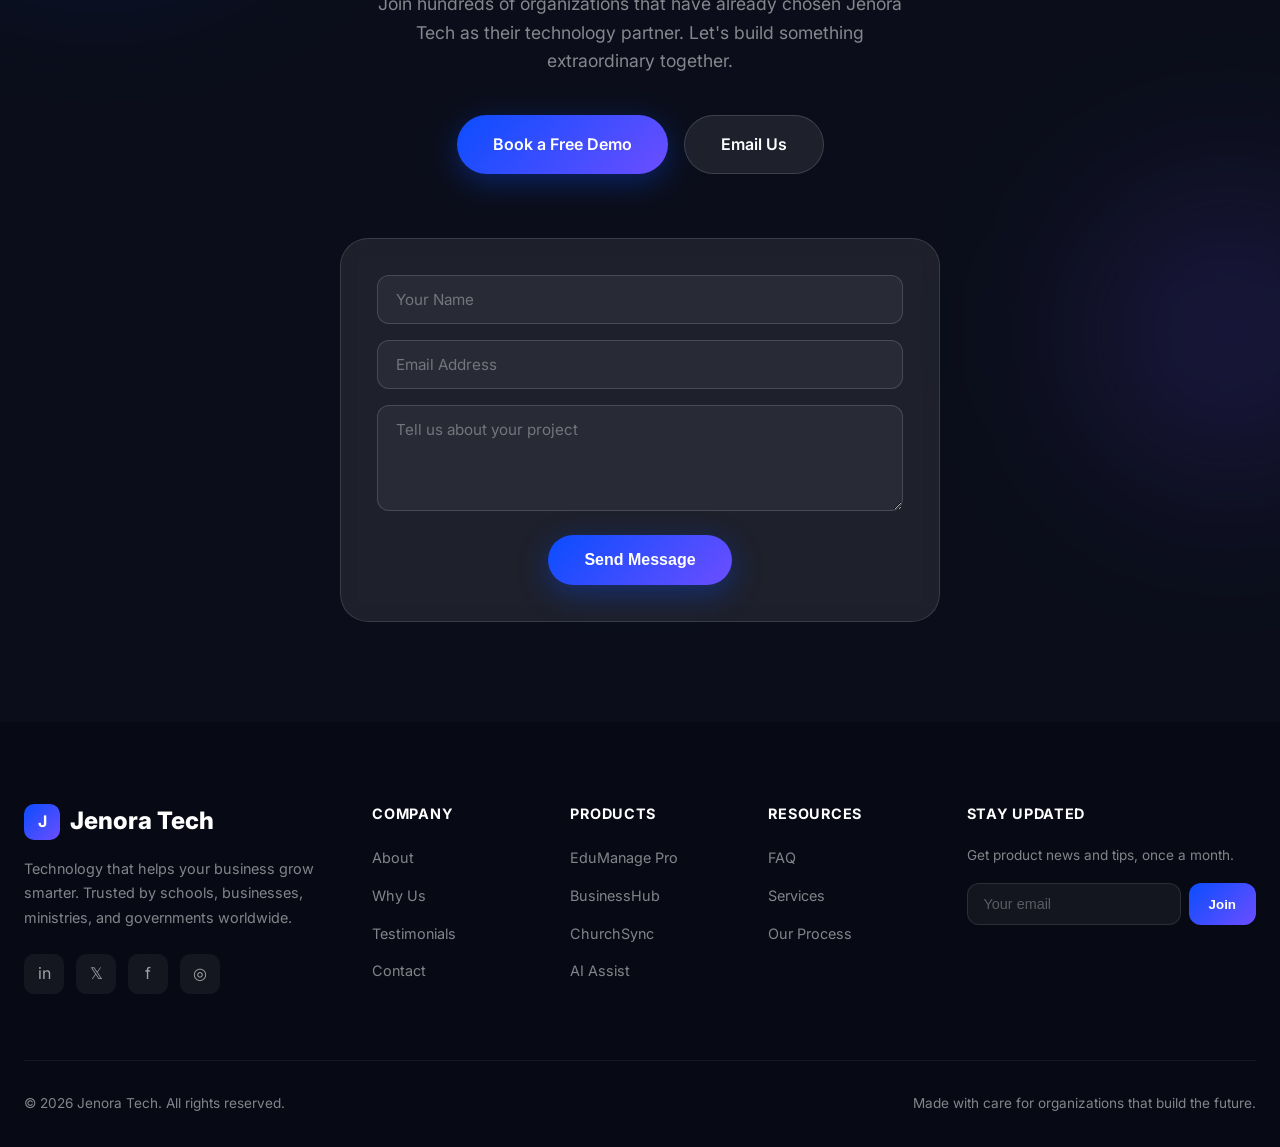
==== commit 27cade18: "com" ====
--- a/public/index.html
+++ b/public/index.html
@@ -19,7 +19,7 @@
 <nav class="navbar" id="navbar" role="navigation" aria-label="Main navigation">
   <div class="nav-container">
     <a href="#home" class="logo" aria-label="Jenora Tech Home">
-      <div class="logo-icon">T</div> Jenora Tech
+      <div class="logo-icon">J</div> Jenora Tech
     </a>
     <button class="mobile-toggle" id="mobileToggle" aria-label="Toggle navigation menu" aria-expanded="false">
       <span></span><span></span><span></span>
@@ -616,7 +616,7 @@
     <div class="footer-grid">
       <div class="footer-brand">
         <a href="#home" class="logo">
-          <div class="logo-icon">T</div> Jenora Tech
+          <div class="logo-icon">J</div> Jenora Tech
         </a>
         <p>Technology that helps your business grow smarter. Trusted by schools, businesses, ministries, and governments worldwide.</p>
         <div class="social-links">
